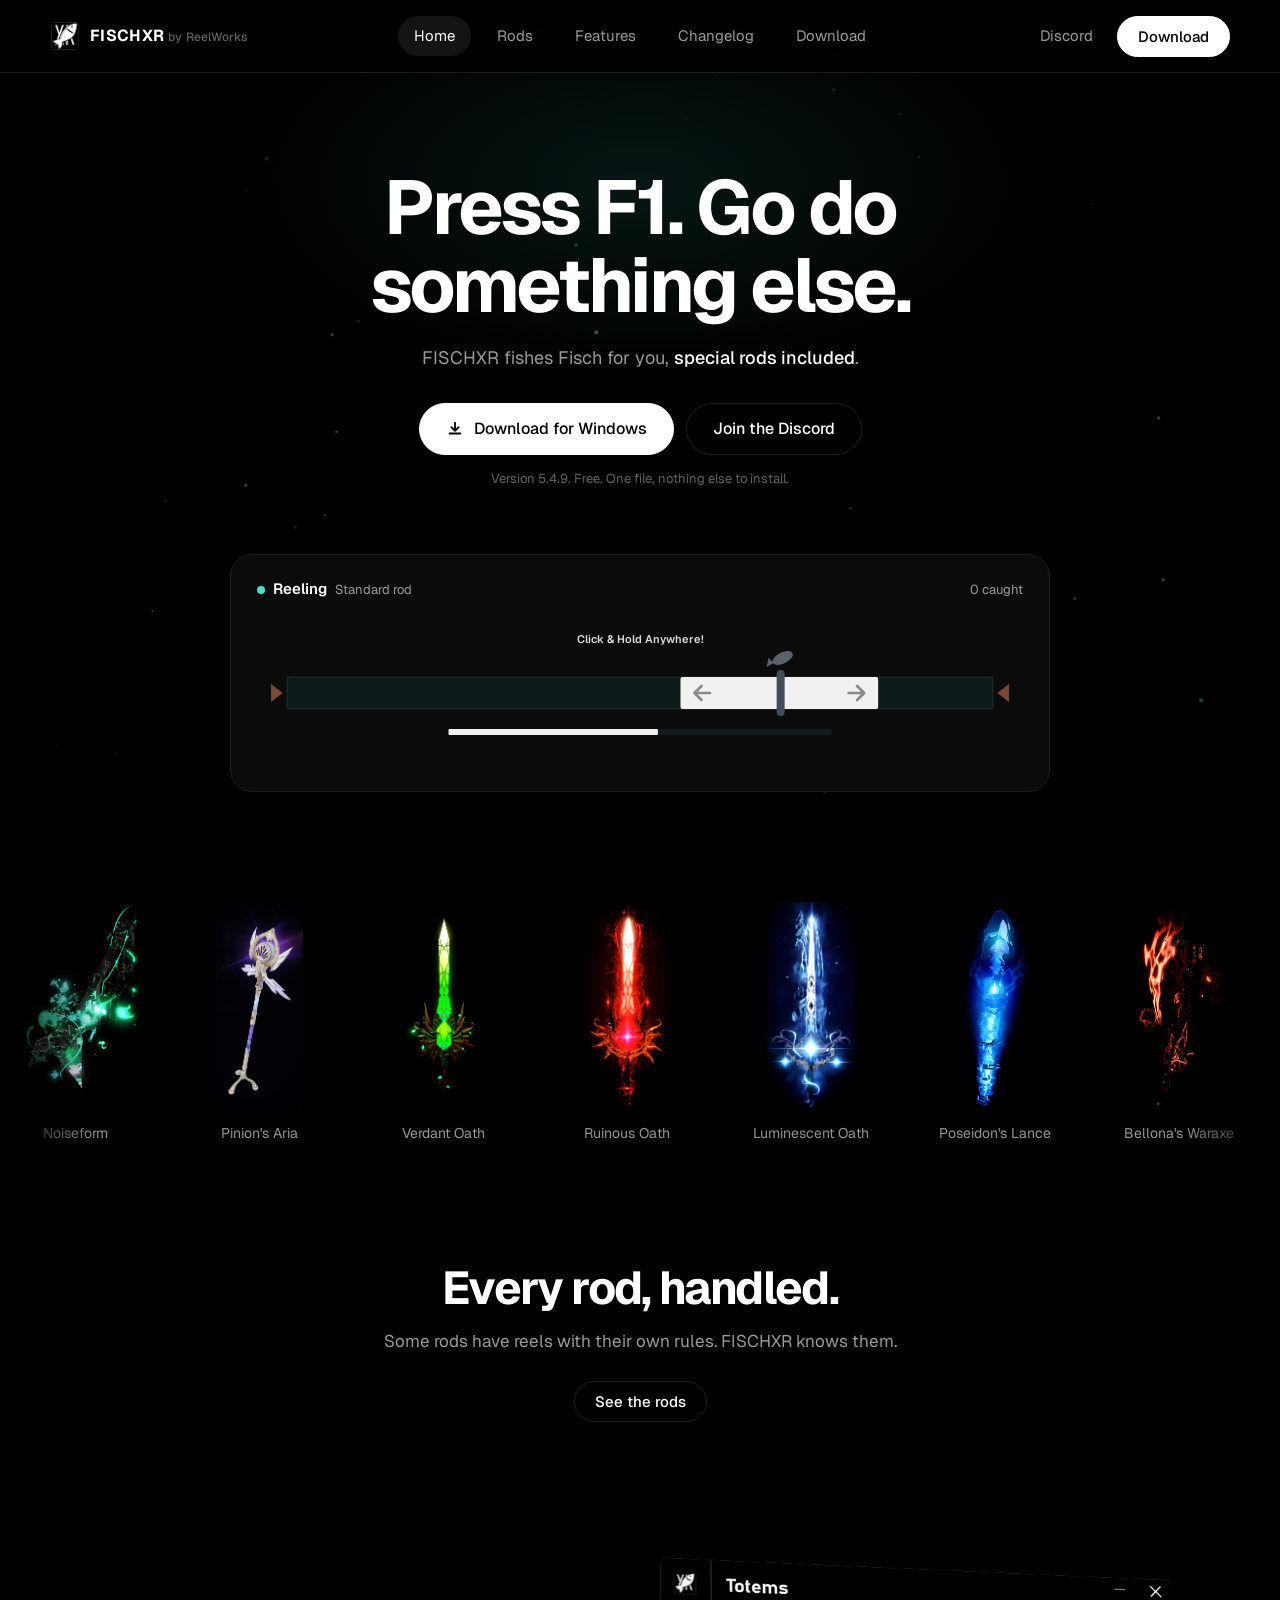
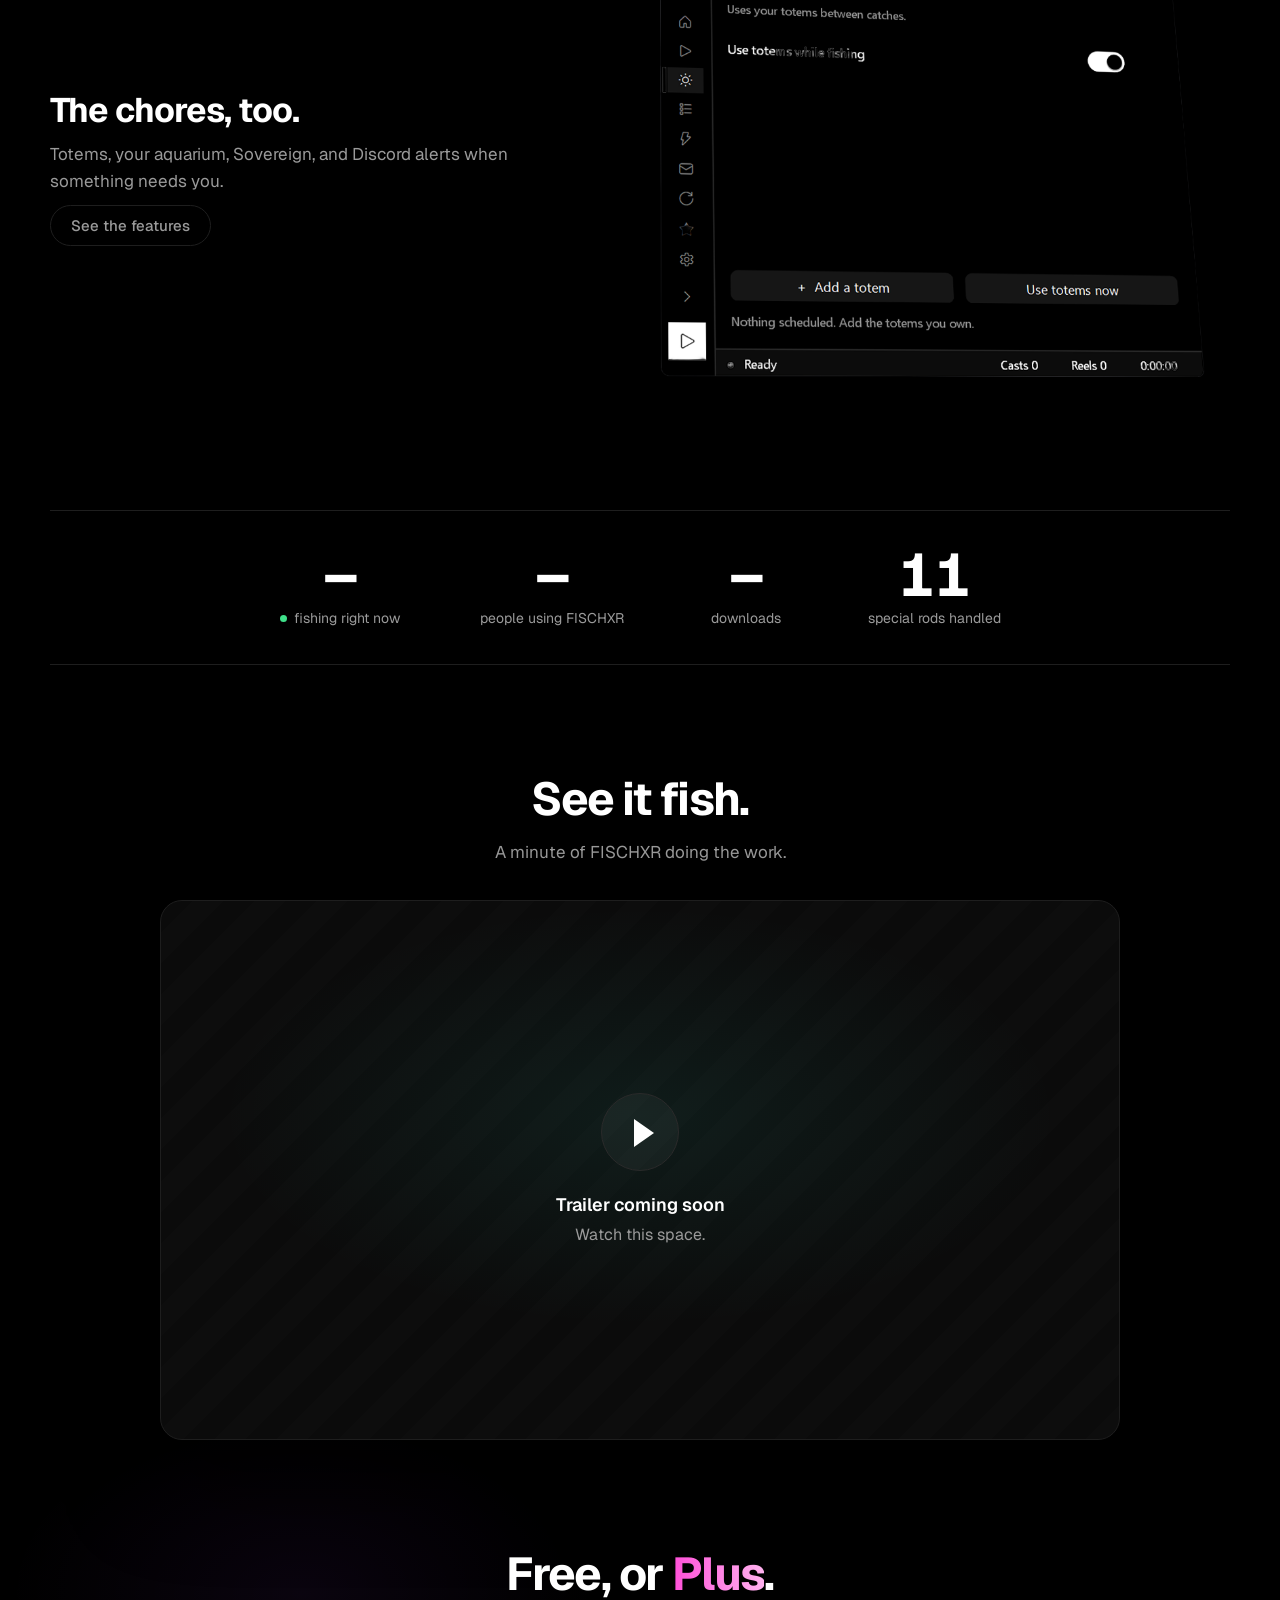
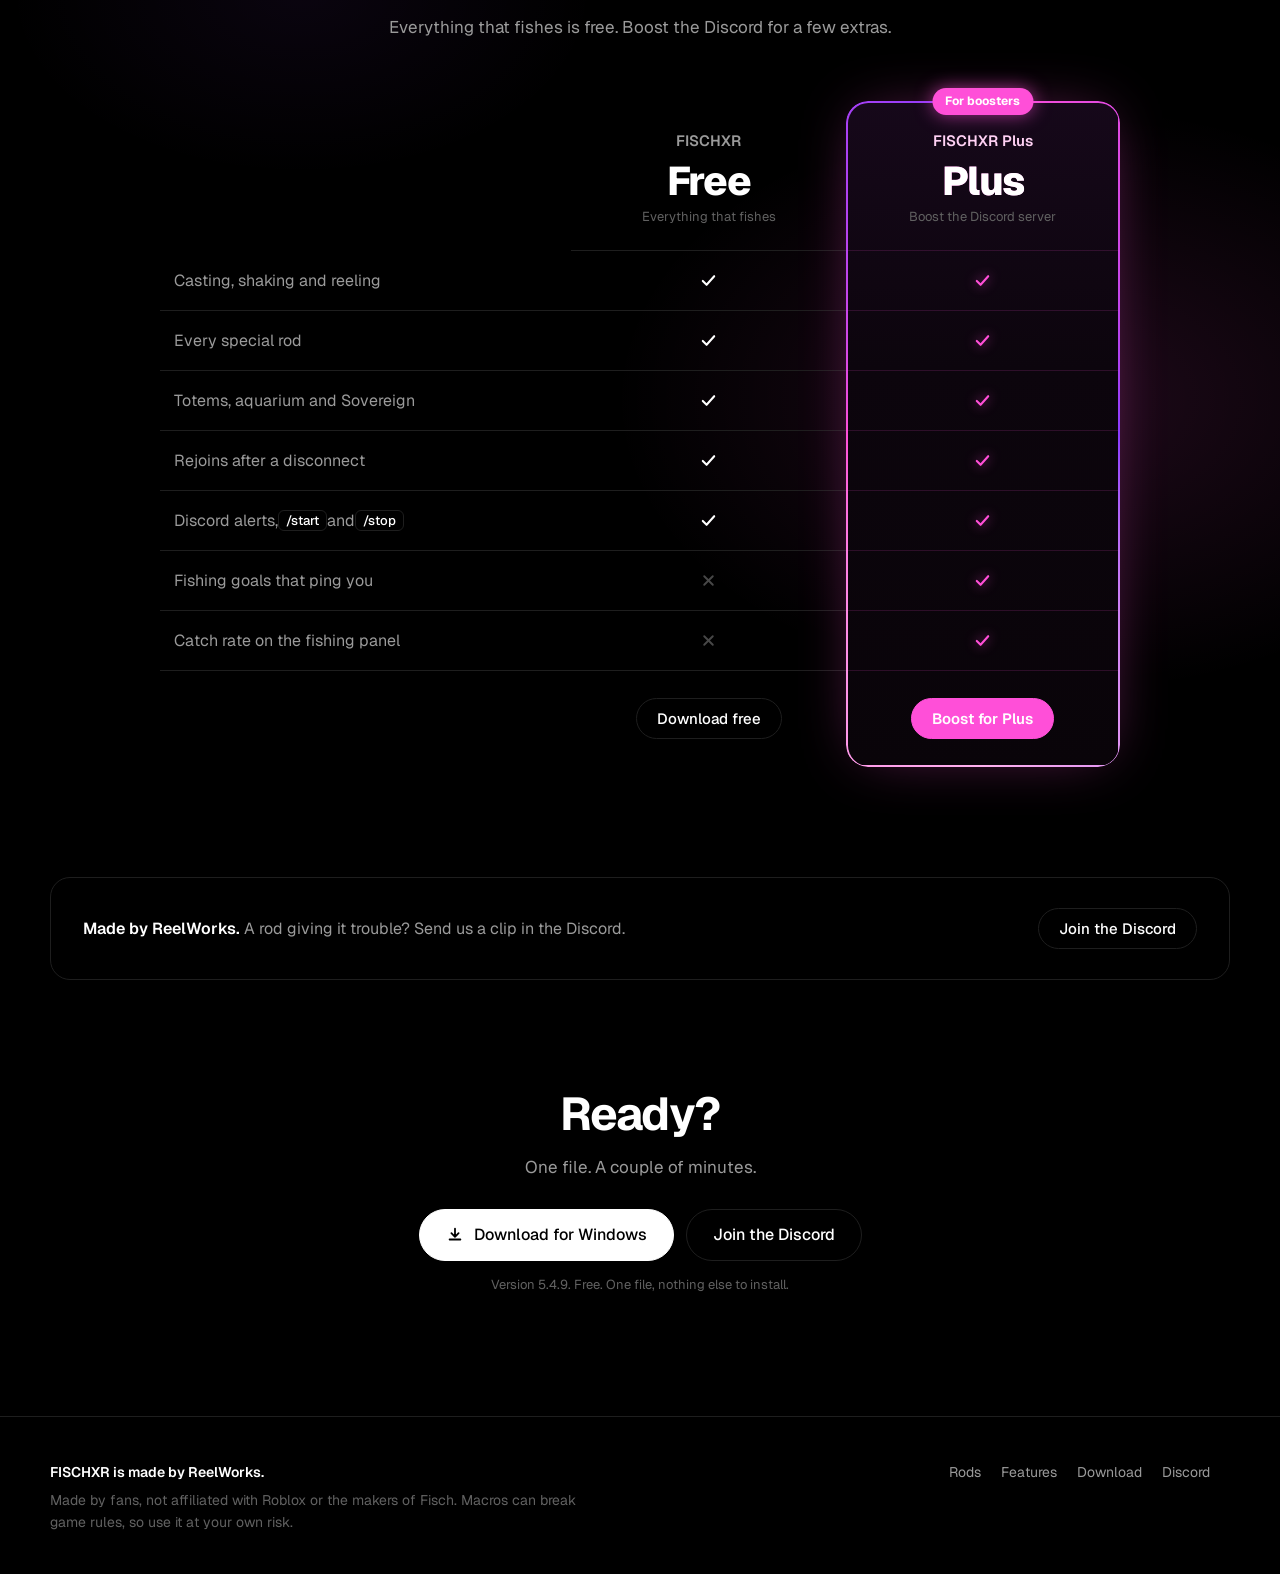
==== index.html @ c71cd37f "Add files via upload" ====
<!doctype html>
<html lang="en">
<head>
<meta charset="utf-8">
<meta name="viewport" content="width=device-width, initial-scale=1">
<meta name="theme-color" content="#000000">
<title>FISCHXR by ReelWorks, a fishing macro for Fisch</title>
<meta name="description" content="FISCHXR fishes Fisch for you, special rods included. Made by ReelWorks. Free.">
<meta property="og:site_name" content="FISCHXR by ReelWorks">
<meta property="og:title" content="FISCHXR by ReelWorks, a fishing macro for Fisch">
<meta property="og:description" content="FISCHXR fishes Fisch for you, special rods included. Made by ReelWorks. Free.">
<meta name="twitter:card" content="summary">
<link rel="icon" href="assets/logo.png">
<link rel="preconnect" href="https://fonts.googleapis.com">
<link rel="preconnect" href="https://fonts.gstatic.com" crossorigin>
<link href="https://fonts.googleapis.com/css2?family=Geist:wght@300;400;500;600;700;800&display=swap" rel="stylesheet">
<link rel="stylesheet" href="assets/site.css">
</head>
<body>
<div class="progress" aria-hidden="true"></div>
<div class="bar">
  <div class="wrap">
    <a class="brand" href="index.html"><img src="assets/logo.png" alt=""><span><b>FISCHXR</b> <small>by ReelWorks</small></span></a>
    <nav aria-label="Pages"><a href="index.html" aria-current="page">Home</a><a href="rods.html">Rods</a><a href="features.html">Features</a><a href="changelog.html">Changelog</a><a href="download.html">Download</a></nav>
    <div class="acts"><a class="quiet" href="https://discord.gg/ERkjTTYG4B">Discord</a><a class="btn white" href="download.html">Download</a></div>
  </div>
</div>
<main>

<div class="wrap">
  <div class="top">
    <canvas id="motes" aria-hidden="true"></canvas>
    <h1>Press F1. Go do something else.</h1>
    <p class="lede">FISCHXR fishes Fisch for you, <b>special rods included</b>.</p>
    <div class="get">
      <div class="row">
        <a class="btn white big" href="https://fischxr-api.exoartar.workers.dev/download" download><svg viewBox="0 0 20 20" aria-hidden="true"><path d="M10 3v9m0 0l-4-4m4 4l4-4M4 15h12" fill="none" stroke="currentColor" stroke-width="2" stroke-linecap="round" stroke-linejoin="round"/></svg>Download for Windows</a>
        <a class="btn ghost big" href="https://discord.gg/ERkjTTYG4B">Join the Discord</a>
      </div>
      <p class="fine">Version 5.4.9. Free. One file, nothing else to install.</p>
    </div>
    <div class="live" aria-label="A live example of the bar following the fish">
      <div class="head"><span><span class="dot"></span><b>Reeling</b><span class="rod-now" id="rodnow">Standard rod</span></span><span id="caught">0 caught</span></div>
      <canvas id="reel" role="img" aria-label="A reel: a white bar steers itself onto a fish as it moves along the track."></canvas>
    </div>
  </div>
</div>

<div class="shelf" aria-label="Rods FISCHXR handles">
  <div class="track">
    <a href="rods.html#noiseform" data-c="#3FE0A0"><img src="assets/renders/noiseform.png" alt="Noiseform" loading="lazy">Noiseform</a>
    <a href="rods.html#pinion" data-c="#A98BFF"><img src="assets/renders/pinion.png" alt="Pinion&#x27;s Aria" loading="lazy">Pinion&#x27;s Aria</a>
    <a href="rods.html#verdant" data-c="#6BE04A"><img src="assets/renders/verdant.png" alt="Verdant Oath" loading="lazy">Verdant Oath</a>
    <a href="rods.html#ruinous" data-c="#FF4040"><img src="assets/renders/ruinous.png" alt="Ruinous Oath" loading="lazy">Ruinous Oath</a>
    <a href="rods.html#luminescent" data-c="#4F8BFF"><img src="assets/renders/luminescent.png" alt="Luminescent Oath" loading="lazy">Luminescent Oath</a>
    <a href="rods.html#poseidon" data-c="#3FA8FF"><img src="assets/renders/poseidon.png" alt="Poseidon&#x27;s Lance" loading="lazy">Poseidon&#x27;s Lance</a>
    <a href="rods.html#bellona" data-c="#FF6A3A"><img src="assets/renders/bellona.png" alt="Bellona&#x27;s Waraxe" loading="lazy">Bellona&#x27;s Waraxe</a>
    <a href="rods.html#apollo" data-c="#FFA640"><img src="assets/renders/apollo.png" alt="Apollo&#x27;s Sunshot" loading="lazy">Apollo&#x27;s Sunshot</a>
    <a href="rods.html#cinder" data-c="#BDBDBD"><img src="assets/renders/cinder.png" alt="Cinder Block Rod" loading="lazy">Cinder Block Rod</a>
    <a href="rods.html#requiem" data-c="#35D07F"><img src="assets/renders/requiem.png" alt="Requiem" loading="lazy">Requiem</a>
    <a href="rods.html#splitbranch" data-c="#C79463"><img src="assets/renders/splitbranch.png" alt="Splitbranch Twig" loading="lazy">Splitbranch Twig</a>
    <a href="rods.html#noiseform" data-c="#3FE0A0" aria-hidden="true" tabindex="-1"><img src="assets/renders/noiseform.png" alt="" loading="lazy">Noiseform</a>
    <a href="rods.html#pinion" data-c="#A98BFF" aria-hidden="true" tabindex="-1"><img src="assets/renders/pinion.png" alt="" loading="lazy">Pinion&#x27;s Aria</a>
    <a href="rods.html#verdant" data-c="#6BE04A" aria-hidden="true" tabindex="-1"><img src="assets/renders/verdant.png" alt="" loading="lazy">Verdant Oath</a>
    <a href="rods.html#ruinous" data-c="#FF4040" aria-hidden="true" tabindex="-1"><img src="assets/renders/ruinous.png" alt="" loading="lazy">Ruinous Oath</a>
    <a href="rods.html#luminescent" data-c="#4F8BFF" aria-hidden="true" tabindex="-1"><img src="assets/renders/luminescent.png" alt="" loading="lazy">Luminescent Oath</a>
    <a href="rods.html#poseidon" data-c="#3FA8FF" aria-hidden="true" tabindex="-1"><img src="assets/renders/poseidon.png" alt="" loading="lazy">Poseidon&#x27;s Lance</a>
    <a href="rods.html#bellona" data-c="#FF6A3A" aria-hidden="true" tabindex="-1"><img src="assets/renders/bellona.png" alt="" loading="lazy">Bellona&#x27;s Waraxe</a>
    <a href="rods.html#apollo" data-c="#FFA640" aria-hidden="true" tabindex="-1"><img src="assets/renders/apollo.png" alt="" loading="lazy">Apollo&#x27;s Sunshot</a>
    <a href="rods.html#cinder" data-c="#BDBDBD" aria-hidden="true" tabindex="-1"><img src="assets/renders/cinder.png" alt="" loading="lazy">Cinder Block Rod</a>
    <a href="rods.html#requiem" data-c="#35D07F" aria-hidden="true" tabindex="-1"><img src="assets/renders/requiem.png" alt="" loading="lazy">Requiem</a>
    <a href="rods.html#splitbranch" data-c="#C79463" aria-hidden="true" tabindex="-1"><img src="assets/renders/splitbranch.png" alt="" loading="lazy">Splitbranch Twig</a>
  </div>
</div>

<div class="wrap">
  <section class="centered reveal">
    <h2>Every rod, handled.</h2>
    <p class="sub">Some rods have reels with their own rules. FISCHXR knows them.</p>
    <p style="margin-top:26px"><a class="btn ghost" href="rods.html">See the rods</a></p>
  </section>

  <section class="reveal">
    <div class="feat">
      <div class="words">
        <h3>The chores, too.</h3>
        <p>Totems, your aquarium, Sovereign, and Discord alerts when something needs you.</p>
        <p><a class="btn ghost" href="features.html">See the features</a></p>
      </div>
      <img src="assets/app/totems.png" alt="FISCHXR's Totems page" loading="lazy">
    </div>
  </section>

  <section class="reveal">
    <div class="count live-numbers" data-service= + SERVICE + >
      <div><b data-live="fishing">&ndash;</b><span><i class="livedot" aria-hidden="true"></i>fishing right now</span></div>
      <div><b data-live="users">&ndash;</b><span>people using FISCHXR</span></div>
      <div><b data-live="downloads">&ndash;</b><span>downloads</span></div>
      <div><b data-to="11">0</b><span>special rods handled</span></div>
    </div>
  </section>

  <section class="centered reveal">
    <h2>See it fish.</h2>
    <p class="sub" style="margin-bottom:34px">A minute of FISCHXR doing the work.</p>
    <div class="trailer soon" role="img" aria-label="Trailer coming soon"><div class="play" aria-hidden="true"></div><p><b>Trailer coming soon</b>Watch this space.</p></div>
  </section>

  <section id="plus" class="centered reveal plus-sec">
    <h2>Free, or <span class="pink">Plus</span>.</h2>
    <p class="sub">Everything that fishes is free. Boost the Discord for a few extras.</p>
    <div class="chart" role="group" aria-label="FISCHXR and FISCHXR Plus compared">
      <div class="col lbl"><div class="cell head"></div><div class="cell">Casting, shaking and reeling</div><div class="cell">Every special rod</div><div class="cell">Totems, aquarium and Sovereign</div><div class="cell">Rejoins after a disconnect</div><div class="cell">Discord alerts, <kbd>/start</kbd> and <kbd>/stop</kbd></div><div class="cell">Fishing goals that ping you</div><div class="cell">Catch rate on the fishing panel</div><div class="cell foot"></div></div>
      <div class="col"><div class="cell head"><span class="name">FISCHXR</span><span class="price">Free</span><span class="small">Everything that fishes</span></div><div class="cell"><svg viewBox="0 0 20 20" aria-label="Yes"><path d="M4 10.5l4 4 8-9" fill="none" stroke="currentColor" stroke-width="2.2" stroke-linecap="round" stroke-linejoin="round"/></svg><span class="sr">Included</span></div><div class="cell"><svg viewBox="0 0 20 20" aria-label="Yes"><path d="M4 10.5l4 4 8-9" fill="none" stroke="currentColor" stroke-width="2.2" stroke-linecap="round" stroke-linejoin="round"/></svg><span class="sr">Included</span></div><div class="cell"><svg viewBox="0 0 20 20" aria-label="Yes"><path d="M4 10.5l4 4 8-9" fill="none" stroke="currentColor" stroke-width="2.2" stroke-linecap="round" stroke-linejoin="round"/></svg><span class="sr">Included</span></div><div class="cell"><svg viewBox="0 0 20 20" aria-label="Yes"><path d="M4 10.5l4 4 8-9" fill="none" stroke="currentColor" stroke-width="2.2" stroke-linecap="round" stroke-linejoin="round"/></svg><span class="sr">Included</span></div><div class="cell"><svg viewBox="0 0 20 20" aria-label="Yes"><path d="M4 10.5l4 4 8-9" fill="none" stroke="currentColor" stroke-width="2.2" stroke-linecap="round" stroke-linejoin="round"/></svg><span class="sr">Included</span></div><div class="cell"><svg class="no" viewBox="0 0 20 20" aria-label="No"><path d="M5.5 5.5l9 9m0-9l-9 9" fill="none" stroke="currentColor" stroke-width="2" stroke-linecap="round"/></svg><span class="sr">Not included</span></div><div class="cell"><svg class="no" viewBox="0 0 20 20" aria-label="No"><path d="M5.5 5.5l9 9m0-9l-9 9" fill="none" stroke="currentColor" stroke-width="2" stroke-linecap="round"/></svg><span class="sr">Not included</span></div><div class="cell foot"><a class="btn ghost" href="https://fischxr-api.exoartar.workers.dev/download" download>Download free</a></div></div>
      <div class="col plus"><span class="badge">For boosters</span><i class="sp"></i><i class="sp"></i><i class="sp"></i><i class="sp"></i><i class="sp"></i>
        <div class="cell head"><span class="name">FISCHXR Plus</span><span class="price pink">Plus</span><span class="small">Boost the Discord server</span></div><div class="cell"><svg viewBox="0 0 20 20" aria-label="Yes"><path d="M4 10.5l4 4 8-9" fill="none" stroke="currentColor" stroke-width="2.2" stroke-linecap="round" stroke-linejoin="round"/></svg><span class="sr">Included</span></div><div class="cell"><svg viewBox="0 0 20 20" aria-label="Yes"><path d="M4 10.5l4 4 8-9" fill="none" stroke="currentColor" stroke-width="2.2" stroke-linecap="round" stroke-linejoin="round"/></svg><span class="sr">Included</span></div><div class="cell"><svg viewBox="0 0 20 20" aria-label="Yes"><path d="M4 10.5l4 4 8-9" fill="none" stroke="currentColor" stroke-width="2.2" stroke-linecap="round" stroke-linejoin="round"/></svg><span class="sr">Included</span></div><div class="cell"><svg viewBox="0 0 20 20" aria-label="Yes"><path d="M4 10.5l4 4 8-9" fill="none" stroke="currentColor" stroke-width="2.2" stroke-linecap="round" stroke-linejoin="round"/></svg><span class="sr">Included</span></div><div class="cell"><svg viewBox="0 0 20 20" aria-label="Yes"><path d="M4 10.5l4 4 8-9" fill="none" stroke="currentColor" stroke-width="2.2" stroke-linecap="round" stroke-linejoin="round"/></svg><span class="sr">Included</span></div><div class="cell"><svg viewBox="0 0 20 20" aria-label="Yes"><path d="M4 10.5l4 4 8-9" fill="none" stroke="currentColor" stroke-width="2.2" stroke-linecap="round" stroke-linejoin="round"/></svg><span class="sr">Included</span></div><div class="cell"><svg viewBox="0 0 20 20" aria-label="Yes"><path d="M4 10.5l4 4 8-9" fill="none" stroke="currentColor" stroke-width="2.2" stroke-linecap="round" stroke-linejoin="round"/></svg><span class="sr">Included</span></div><div class="cell foot"><a class="btn pinkb" href="https://discord.gg/ERkjTTYG4B">Boost for Plus</a></div></div>
    </div>
  </section>

  <section class="reveal">
    <div class="maker">
      <p><b>Made by ReelWorks.</b> A rod giving it trouble? Send us a clip in the Discord.</p>
      <a class="btn ghost" href="https://discord.gg/ERkjTTYG4B">Join the Discord</a>
    </div>
  </section>

  <section class="centered reveal">
    <h2>Ready?</h2>
    <p class="sub" style="margin-bottom:28px">One file. A couple of minutes.</p>
    <div class="get">
      <div class="row">
        <a class="btn white big" href="https://fischxr-api.exoartar.workers.dev/download" download><svg viewBox="0 0 20 20" aria-hidden="true"><path d="M10 3v9m0 0l-4-4m4 4l4-4M4 15h12" fill="none" stroke="currentColor" stroke-width="2" stroke-linecap="round" stroke-linejoin="round"/></svg>Download for Windows</a>
        <a class="btn ghost big" href="https://discord.gg/ERkjTTYG4B">Join the Discord</a>
      </div>
      <p class="fine">Version 5.4.9. Free. One file, nothing else to install.</p>
    </div>
  </section>
</div>
</main>
<footer>
  <div class="wrap">
    <div>
      <p class="by">FISCHXR is made by ReelWorks.</p>
      <p>Made by fans, not affiliated with Roblox or the makers of Fisch. Macros can break game rules, so use it at your own risk.</p>
    </div>
    <nav aria-label="Footer links"><a href="rods.html">Rods</a><a href="features.html">Features</a><a href="download.html">Download</a><a href="https://discord.gg/ERkjTTYG4B">Discord</a></nav>
  </div>
</footer>
<script src="assets/site.js"></script>
</body>
</html>
---- assets/site.css ----
/* FISCHXR by ReelWorks: the shared look for every page */
:root {
  --black: #000; --panel: #0B0B0B; --line: #1E1E1E; --white: #FFF; --dim: #9A9A9A; --faint: #616161;
  --sea: #3FE0C8;
  --font: "Geist", "Segoe UI", system-ui, sans-serif;
}
* { box-sizing: border-box; }
html { scroll-behavior: smooth; scroll-padding-top: 84px; }
body { margin: 0; background: var(--black); color: var(--white); font: 400 16px/1.6 var(--font); -webkit-font-smoothing: antialiased; overflow-x: hidden; }
a { color: inherit; text-decoration: none; }
img { max-width: 100%; display: block; }
:focus-visible { outline: 2px solid var(--white); outline-offset: 3px; border-radius: 8px; }
.wrap { width: min(1180px, 100% - 48px); margin-inline: auto; }
kbd { font: 500 13px var(--font); border: 1px solid var(--line); border-radius: 6px; padding: 1px 7px; color: var(--white); }

/* how far down the page you are */
.progress { position: fixed; top: 0; left: 0; height: 2px; width: 100%; transform-origin: 0 50%; transform: scaleX(0); background: var(--sea); z-index: 50; }

/* the header */
.bar { position: sticky; top: 0; z-index: 20; background: rgba(0,0,0,.72); backdrop-filter: blur(14px); -webkit-backdrop-filter: blur(14px); border-bottom: 1px solid var(--line); }
.bar .wrap { display: flex; align-items: center; height: 66px; gap: 26px; }
.brand { display: flex; align-items: center; gap: 10px; }
.brand img { width: 30px; height: 30px; border-radius: 7px; }
.brand b { font-weight: 700; letter-spacing: .02em; }
.brand small { color: var(--faint); font-size: 12px; font-weight: 500; letter-spacing: .01em; }
.bar nav { display: flex; gap: 4px; margin-right: auto; }
.bar nav a { color: var(--dim); font-size: 15px; padding: 7px 12px; border-radius: 999px; transition: color .15s, background-color .15s; }
.bar nav a:hover { color: var(--white); }
.bar nav a[aria-current="page"] { color: var(--white); background: #141414; }
.bar .quiet { color: var(--dim); font-size: 15px; transition: color .15s; }
.bar .quiet:hover { color: var(--white); }

.btn { display: inline-flex; align-items: center; justify-content: center; gap: 10px; font: 500 15px/1 var(--font); padding: 12px 20px; border-radius: 999px; border: 1px solid var(--line); transition: transform .15s, background-color .15s, border-color .15s; white-space: nowrap; }
.btn:hover { transform: translateY(-1px); }
.btn.white { background: var(--white); color: var(--black); border-color: var(--white); }
.btn.ghost:hover { border-color: var(--faint); }
.btn.big { font-size: 16px; padding: 16px 26px; }
.btn svg { width: 18px; height: 18px; }

/* page tops */
.top { text-align: center; padding: 96px 0 10px; position: relative; }
.top::before { content: ""; position: absolute; inset: -60px -30vw auto; height: 560px; z-index: -1; pointer-events: none;
  background: radial-gradient(560px 280px at 50% 30%, rgba(63,224,200,.10), transparent 70%);
  animation: drift 16s ease-in-out infinite alternate; }
@keyframes drift { to { transform: translate3d(-3%, 3%, 0); } }
h1 { font-weight: 700; font-size: clamp(40px, 6vw, 76px); line-height: 1.02; letter-spacing: -.04em; margin: 0 auto 20px; max-width: 16ch; }
.lede { color: var(--dim); font-size: 18px; max-width: 50ch; margin: 0 auto 30px; }
.lede b { color: var(--white); font-weight: 500; }

/* downloads always sit in the middle */
.get { display: flex; flex-direction: column; align-items: center; text-align: center; gap: 14px; }
.get .row { display: flex; flex-wrap: wrap; justify-content: center; gap: 12px; }
.get .fine { color: var(--faint); font-size: 13px; margin: 0; }

section { padding: 110px 0 0; }
h2 { font-weight: 700; font-size: clamp(30px, 4vw, 46px); letter-spacing: -.035em; line-height: 1.08; margin: 0 0 14px; }
.sub { color: var(--dim); font-size: 17px; max-width: 58ch; margin: 0; }
.centered { text-align: center; }
.centered .sub { margin-inline: auto; }

/* the live reel (home) */
.live { background: var(--panel); border: 1px solid var(--line); border-radius: 22px; padding: 22px 26px 18px; max-width: 820px; margin: 64px auto 0; box-shadow: 0 40px 90px rgba(0,0,0,.7); }
.live .head { display: flex; justify-content: space-between; align-items: baseline; color: var(--dim); font-size: 13px; margin-bottom: 12px; }
.live .head b { color: var(--white); font-weight: 600; font-size: 15px; }
.dot { display: inline-block; width: 8px; height: 8px; border-radius: 50%; background: var(--sea); margin-right: 8px; animation: ping 2s infinite; }
@keyframes ping { 0% { box-shadow: 0 0 0 0 rgba(63,224,200,.6); } 70%, 100% { box-shadow: 0 0 0 9px rgba(63,224,200,0); } }
canvas#reel { width: 100%; height: 160px; display: block; }

/* the rod shelf: renders drifting past */
.shelf { margin-top: 90px; overflow: hidden; -webkit-mask-image: linear-gradient(90deg, transparent, #000 8%, #000 92%, transparent); mask-image: linear-gradient(90deg, transparent, #000 8%, #000 92%, transparent); }
.shelf .track { display: flex; gap: 34px; width: max-content; animation: slide 70s linear infinite; padding: 10px 0; }
.shelf:hover .track { animation-play-state: paused; }
@keyframes slide { to { transform: translateX(-50%); } }
.shelf a { flex: none; width: 150px; text-align: center; color: var(--dim); font-size: 14px; transition: color .15s; }
.shelf a:hover { color: var(--white); }
.shelf a img { height: 210px; width: auto; margin: 0 auto 10px; object-fit: contain; filter: drop-shadow(0 12px 24px rgba(0,0,0,.6)); transition: transform .3s; }
.shelf a:hover img { transform: translateY(-6px) rotate(-3deg); }

/* numbers */
.count { display: flex; flex-wrap: wrap; justify-content: center; gap: 20px 80px; padding: 34px 0; border-top: 1px solid var(--line); border-bottom: 1px solid var(--line); }
.count div { text-align: center; }
.count b { display: block; font-weight: 700; font-size: clamp(40px, 5vw, 60px); letter-spacing: -.04em; line-height: 1; font-variant-numeric: tabular-nums; }
.count span { color: var(--dim); font-size: 14px; }

/* a feature row: words one side, the app the other */
.feat { display: grid; grid-template-columns: 1fr 1.1fr; gap: 56px; align-items: center; }
.feat.flip .words { order: 2; }
.feat h3 { font-weight: 700; font-size: clamp(24px, 2.8vw, 34px); letter-spacing: -.03em; line-height: 1.12; margin: 0 0 12px; }
.feat p { color: var(--dim); font-size: 17px; margin: 0 0 10px; }
.feat img { filter: drop-shadow(0 30px 60px rgba(0,0,0,.8)); }

/* the rods page */
.rodgrid { display: grid; grid-template-columns: repeat(5, 1fr); gap: 12px; margin-top: 44px; }
.rodgrid a { border: 1px solid var(--line); border-radius: 16px; padding: 16px 10px 12px; text-align: center; color: var(--dim); font-size: 14px; background: var(--panel); transition: border-color .15s, color .15s, transform .2s; }
.rodgrid a:hover { border-color: var(--faint); color: var(--white); transform: translateY(-3px); }
.rodgrid img { height: 120px; width: auto; margin: 0 auto 10px; object-fit: contain; }
.rod { display: grid; grid-template-columns: 260px 1fr; gap: 48px; align-items: center; padding: 70px 0; border-top: 1px solid var(--line); }
.rod:nth-of-type(even) { grid-template-columns: 1fr 260px; }
.rod:nth-of-type(even) .art { order: 2; }
.rod .art img { max-height: 380px; width: auto; margin: 0 auto; object-fit: contain; filter: drop-shadow(0 20px 40px rgba(0,0,0,.7)); }
.rod h2 { font-size: clamp(28px, 3.4vw, 40px); margin-bottom: 12px; }
.rod p { color: var(--dim); font-size: 17px; margin: 0 0 12px; max-width: 62ch; }
.rod p b { color: var(--white); font-weight: 500; }
.rod .shot { margin-top: 18px; border-radius: 14px; overflow: hidden; border: 1px solid var(--line); }
.rod .shot img { width: 100%; aspect-ratio: 1392 / 300; object-fit: cover; }
.tag { display: inline-block; font-size: 12px; font-weight: 600; color: var(--black); background: var(--dim); border-radius: 999px; padding: 2px 9px; margin-left: 10px; vertical-align: 6px; letter-spacing: 0; }

/* download page steps */
.steps { list-style: none; counter-reset: s; padding: 0; margin: 60px auto 0; display: grid; grid-template-columns: repeat(3, 1fr); gap: 30px; max-width: 980px; text-align: left; }
.steps li { counter-increment: s; border-top: 1px solid var(--line); padding-top: 18px; color: var(--dim); }
.steps li::before { content: counter(s); display: block; color: var(--white); font-weight: 700; font-size: 30px; margin-bottom: 6px; }
.steps li b { color: var(--white); font-weight: 500; }
.note { max-width: 640px; margin: 60px auto 0; border: 1px solid var(--line); border-radius: 18px; padding: 22px 26px; color: var(--dim); text-align: left; }
.note b { color: var(--white); font-weight: 600; }

.maker { display: flex; flex-wrap: wrap; align-items: center; justify-content: space-between; gap: 22px; border: 1px solid var(--line); border-radius: 20px; padding: 30px 32px; }
.maker p { margin: 0; color: var(--dim); max-width: 66ch; }
.maker p b { color: var(--white); font-weight: 600; }

footer { margin-top: 120px; border-top: 1px solid var(--line); padding: 44px 0 40px; color: var(--dim); font-size: 14px; }
footer .wrap { display: flex; flex-wrap: wrap; justify-content: space-between; gap: 20px 40px; }
footer nav a { margin-right: 20px; }
footer nav a:hover { color: var(--white); }
footer p { margin: 6px 0 0; color: var(--faint); max-width: 62ch; }
footer .by { color: var(--white); font-weight: 600; margin: 0; }

/* things ease in as you reach them */
.reveal { opacity: 0; transform: translateY(18px); transition: opacity .7s ease, transform .7s ease; }
.reveal.in { opacity: 1; transform: none; }

@media (max-width: 900px) {
  .bar nav, .bar .quiet { display: none; }
  .bar .wrap { justify-content: space-between; }
  .feat, .feat.flip { grid-template-columns: 1fr; gap: 28px; }
  .feat.flip .words { order: 0; }
  .rodgrid { grid-template-columns: repeat(3, 1fr); }
  .rod, .rod:nth-of-type(even) { grid-template-columns: 1fr; gap: 24px; padding: 50px 0; }
  .rod:nth-of-type(even) .art { order: 0; }
  .rod .art img { max-height: 260px; }
  .steps { grid-template-columns: 1fr; }
}
@media (max-width: 520px) { .rodgrid { grid-template-columns: repeat(2, 1fr); } }
@media (prefers-reduced-motion: reduce) {
  html { scroll-behavior: auto; }
  .top::before, .shelf .track, .dot { animation: none; }
  .shelf { overflow-x: auto; }
  .reveal { opacity: 1; transform: none; transition: none; }
  .btn, .shelf a img, .rodgrid a { transition: none; }
}

/* ---------- round two: a wider header, colour from the rods, more life ---------- */
.bar .wrap { display: grid; grid-template-columns: 1fr auto 1fr; height: 72px; gap: 20px; }
.bar nav { margin: 0; gap: 10px; justify-self: center; }
.bar nav a { padding: 8px 16px; }
.bar .acts { justify-self: end; display: flex; align-items: center; gap: 24px; }

/* the page takes on the colour of whatever rod you point at */
.ambient { position: fixed; inset: 0; pointer-events: none; z-index: -2; opacity: 0; transition: opacity .7s ease;
  background: radial-gradient(1000px 680px at var(--gx, 50%) var(--gy, 45%), var(--glowa, rgba(63,224,200,.16)), transparent 70%); }
body.lit .ambient { opacity: 1; }
/* a soft light that follows the mouse */
.spot { position: fixed; left: 0; top: 0; width: 420px; height: 420px; margin: -210px 0 0 -210px; border-radius: 50%; pointer-events: none; z-index: -1;
  background: radial-gradient(closest-side, rgba(255,255,255,.028), transparent); transform: translate3d(-999px, -999px, 0); }
#motes { position: absolute; inset: 0; width: 100%; height: 100%; z-index: -1; pointer-events: none; }

/* things with a colour glow in it when you point at them */
.shelf a:hover img { filter: drop-shadow(0 0 12px var(--c, #3FE0C8)); }
.rodgrid a:hover { border-color: var(--c, var(--faint)); box-shadow: 0 0 26px -14px var(--c, transparent); }
.tilt { transition: transform .25s ease, filter .35s ease; will-change: transform; }
.rod:hover .art img { filter: drop-shadow(0 0 20px var(--c, #3FE0C8)); }

/* a shine across the main button */
.btn.white { position: relative; overflow: hidden; }
.btn.white::after { content: ""; position: absolute; inset: 0; background: linear-gradient(110deg, transparent 35%, rgba(63,224,200,.45) 50%, transparent 65%); transform: translateX(-130%); }
.btn.white:hover::after { transform: translateX(130%); transition: transform .75s ease; }

/* the opening rises in */
.top h1, .top .lede, .top .get { animation: rise .8s cubic-bezier(.2,.7,.2,1) both; }
.top .lede { animation-delay: .08s; } .top .get { animation-delay: .16s; }
@keyframes rise { from { opacity: 0; transform: translateY(18px); } }

/* grids fill in one after another */
.stagger > * { opacity: 0; transform: translateY(14px); transition: opacity .6s ease, transform .6s ease; }
.stagger.in > * { opacity: 1; transform: none; }

/* Free vs Plus */
.cmp { width: 100%; max-width: 960px; margin: 56px auto 0; border-collapse: separate; border-spacing: 0; font-size: 16px; }
.cmp th, .cmp td { padding: 19px 18px; text-align: center; border-bottom: 1px solid var(--line); font-weight: 400; }
.cmp th[scope="row"] { text-align: left; color: var(--dim); }
.cmp thead th { padding-top: 34px; padding-bottom: 26px; vertical-align: bottom; }
.cmp thead th:first-child { border-bottom-color: transparent; }
.cmp .name { display: block; color: var(--dim); font-weight: 600; font-size: 15px; }
.cmp .price { display: block; font-weight: 800; font-size: 38px; letter-spacing: -.035em; color: var(--white); line-height: 1.1; margin: 6px 0 4px; }
.cmp .small { display: block; color: var(--faint); font-size: 13px; }
.cmp .pl { background: #0C0C0C; border-left: 1px solid #2C2C2C; border-right: 1px solid #2C2C2C; }
.cmp thead .pl { border-top: 1px solid #2C2C2C; border-radius: 22px 22px 0 0; position: relative; }
.cmp thead .pl .name { color: var(--white); }
.cmp tfoot td { border-bottom: 0; padding-top: 28px; padding-bottom: 30px; }
.cmp tfoot .pl { border-bottom: 1px solid #2C2C2C; border-radius: 0 0 22px 22px; }
.cmp .badge { position: absolute; top: -13px; left: 50%; transform: translateX(-50%); background: var(--white); color: var(--black); font-size: 12px; font-weight: 700; padding: 4px 12px; border-radius: 999px; white-space: nowrap; }
.cmp svg { width: 19px; height: 19px; vertical-align: middle; }
.cmp .no { color: #474747; }
.cmp tbody tr { transition: background-color .2s; }
.cmp tbody tr:hover { background: #070707; }

@media (max-width: 900px) {
  .bar .wrap { grid-template-columns: 1fr auto; }
  .bar .acts .quiet { display: none; }
  .cmp { font-size: 14px; }
  .cmp th, .cmp td { padding: 14px 8px; }
  .cmp .price { font-size: 26px; }
}
@media (prefers-reduced-motion: reduce) {
  .top h1, .top .lede, .top .get { animation: none; }
  .stagger > * { opacity: 1; transform: none; transition: none; }
  .btn.white::after, .spot, #motes { display: none; }
  .ambient, .tilt { transition: none; }
}

/* ---------- round three: Plus in pink, and a few more touches ---------- */
.sr { position: absolute; width: 1px; height: 1px; overflow: hidden; clip: rect(0 0 0 0); white-space: nowrap; }
.live .head .rod-now { color: var(--dim); margin-left: 8px; font-weight: 400; }

/* the menu: a line slides in under the link you point at */
.bar nav a { position: relative; }
.bar nav a::after { content: ""; position: absolute; left: 16px; right: 16px; bottom: 3px; height: 1px; background: var(--sea); transform: scaleX(0); transition: transform .25s ease; }
.bar nav a:hover::after { transform: scaleX(1); }

/* rods float a little on the Rods page */
.rod .art img { animation: bob 5.5s ease-in-out infinite; }
.rod:nth-of-type(even) .art img { animation-delay: -2.7s; }
@keyframes bob { 50% { translate: 0 -8px; } }

/* a light passes over the numbers now and then */
.count { position: relative; overflow: hidden; }
.count::after { content: ""; position: absolute; top: 0; bottom: 0; left: -30%; width: 30%; pointer-events: none;
  background: linear-gradient(90deg, transparent, rgba(255,255,255,.05), transparent); animation: sweep 7s ease-in-out infinite; }
@keyframes sweep { 60%, 100% { left: 130%; } }

/* Plus: pink */
.plus-sec { position: relative; }
.plus-sec::before { content: ""; position: absolute; inset: -40px -20vw 0; z-index: -1; pointer-events: none;
  background: radial-gradient(640px 420px at 75% 62%, rgba(255,79,216,.12), transparent 70%), radial-gradient(420px 260px at 30% 20%, rgba(170,70,255,.06), transparent 70%); }
.pink { background: linear-gradient(90deg, #FF4FD8, #FFB2EF, #B56BFF, #FF4FD8); background-size: 300% 100%;
  -webkit-background-clip: text; background-clip: text; color: transparent; animation: pinkflow 6s linear infinite; }
@keyframes pinkflow { to { background-position: 300% 0; } }

.chart { display: grid; grid-template-columns: 1.5fr 1fr 1fr; max-width: 960px; margin: 60px auto 0; text-align: center; }
.chart .col { display: grid; grid-template-rows: 150px repeat(7, 60px) 96px; }
.chart .cell { display: flex; align-items: center; justify-content: center; border-bottom: 1px solid var(--line); padding: 0 14px; }
.chart .lbl .cell { justify-content: flex-start; color: var(--dim); text-align: left; }
.chart .head { flex-direction: column; justify-content: flex-end; padding-bottom: 22px; }
.chart .lbl .head { border-bottom-color: transparent; }
.chart .foot { border-bottom: 0; }
.chart .name { display: block; color: var(--dim); font-weight: 600; font-size: 15px; }
.chart .price { display: block; font-weight: 800; font-size: 40px; letter-spacing: -.035em; line-height: 1.1; margin: 6px 0 4px; color: var(--white); }
.chart .small { display: block; color: var(--faint); font-size: 13px; }
.chart svg { width: 19px; height: 19px; }
.chart .no { color: #474747; }

@property --ang { syntax: "<angle>"; inherits: false; initial-value: 0deg; }
.chart .plus { position: relative; border-radius: 22px; background: linear-gradient(180deg, #16081A, #0C050D 40%, #090409); isolation: isolate;
  box-shadow: 0 0 60px -18px rgba(255,79,216,.45); animation: pinkglow 3.2s ease-in-out infinite; }
@keyframes pinkglow { 50% { box-shadow: 0 0 80px -12px rgba(255,79,216,.6); } }
.chart .plus::before { content: ""; position: absolute; inset: 0; border-radius: 22px; padding: 1.5px; pointer-events: none;
  background: conic-gradient(from var(--ang), #FF4FD8, #8A3BFF 25%, #FFB2EF 50%, #FF4FD8 75%, #8A3BFF);
  -webkit-mask: linear-gradient(#000 0 0) content-box, linear-gradient(#000 0 0); -webkit-mask-composite: xor; mask-composite: exclude;
  animation: spin 5s linear infinite; }
@keyframes spin { to { --ang: 360deg; } }
.chart .plus .cell { border-bottom-color: rgba(255,79,216,.14); }
.chart .plus .foot { border-bottom: 0; }
.chart .plus .name { color: #FFD1F4; }
.chart .plus svg { color: #FF4FD8; filter: drop-shadow(0 0 6px rgba(255,79,216,.7)); }
.chart .plus .badge { position: absolute; top: -13px; left: 50%; transform: translateX(-50%); z-index: 2; background: #FF4FD8; color: #fff; font-size: 12px; font-weight: 700;
  padding: 4px 13px; border-radius: 999px; white-space: nowrap; box-shadow: 0 0 18px rgba(255,79,216,.6); }
.chart .plus .sp { position: absolute; width: 4px; height: 4px; border-radius: 50%; background: #FFB2EF; box-shadow: 0 0 8px #FF4FD8; opacity: 0; animation: twinkle 3.6s ease-in-out infinite; pointer-events: none; }
.chart .plus .sp:nth-of-type(1) { left: 12%; top: 18%; } .chart .plus .sp:nth-of-type(2) { left: 84%; top: 30%; animation-delay: -1.1s; }
.chart .plus .sp:nth-of-type(3) { left: 20%; top: 62%; animation-delay: -2.2s; } .chart .plus .sp:nth-of-type(4) { left: 78%; top: 76%; animation-delay: -.6s; }
.chart .plus .sp:nth-of-type(5) { left: 50%; top: 8%; animation-delay: -2.8s; }
@keyframes twinkle { 50% { opacity: 1; transform: translateY(-8px) scale(1.4); } }
.btn.pinkb { background: #FF4FD8; color: #fff; border-color: #FF4FD8; font-weight: 600; animation: pinkpulse 2.4s infinite; }
.btn.pinkb:hover { background: #FF6BE0; }
@keyframes pinkpulse { 0% { box-shadow: 0 0 0 0 rgba(255,79,216,.55); } 70%, 100% { box-shadow: 0 0 0 14px rgba(255,79,216,0); } }

@media (max-width: 900px) {
  .chart { font-size: 14px; }
  .chart .col { grid-template-rows: 130px repeat(7, 58px) 90px; }
  .chart .cell { padding: 0 6px; }
  .chart .price { font-size: 26px; }
  .chart .btn { padding: 11px 14px; font-size: 14px; }
}
@media (prefers-reduced-motion: reduce) {
  .rod .art img, .count::after, .pink, .chart .plus, .chart .plus::before, .chart .plus .sp, .btn.pinkb { animation: none; }
  .bar nav a::after { transition: none; }
}

/* ---------- round four: live numbers, the trailer, the changelog ---------- */
.livedot { display: inline-block; width: 7px; height: 7px; border-radius: 50%; background: #3FE08A; margin-right: 7px; vertical-align: 1px; animation: ping 2s infinite; }
.live-numbers b { min-width: 2ch; }

.trailer { position: relative; max-width: 960px; margin: 0 auto; aspect-ratio: 16 / 9; border-radius: 22px; overflow: hidden; border: 1px solid var(--line); background: var(--panel); box-shadow: 0 40px 90px rgba(0,0,0,.6); }
.trailer iframe { position: absolute; inset: 0; width: 100%; height: 100%; border: 0; }
.trailer.soon { display: flex; flex-direction: column; align-items: center; justify-content: center; gap: 20px;
  background: radial-gradient(600px 300px at 50% 40%, rgba(63,224,200,.08), transparent 70%), repeating-linear-gradient(135deg, #0B0B0B 0 22px, #0D0D0D 22px 44px); }
.trailer.soon .play { width: 78px; height: 78px; border-radius: 50%; border: 1px solid #2A2A2A; background: rgba(255,255,255,.04); position: relative; animation: breathe 3s ease-in-out infinite; }
.trailer.soon .play::after { content: ""; position: absolute; left: 32px; top: 25px; border-left: 20px solid var(--white); border-top: 14px solid transparent; border-bottom: 14px solid transparent; }
.trailer.soon p { margin: 0; color: var(--dim); text-align: center; }
.trailer.soon p b { display: block; color: var(--white); font-weight: 600; font-size: 18px; margin-bottom: 2px; }
@keyframes breathe { 50% { transform: scale(1.06); box-shadow: 0 0 40px rgba(63,224,200,.15); } }

.releases { max-width: 760px; margin: 50px auto 0; }
.release { border-top: 1px solid var(--line); padding: 30px 0 14px; display: grid; grid-template-columns: 130px 1fr; gap: 24px; }
.release h2 { font-size: 22px; margin: 2px 0 0; letter-spacing: -.02em; font-variant-numeric: tabular-nums; }
.release .latest { display: block; width: max-content; margin-top: 8px; font-size: 12px; font-weight: 600; color: var(--black); background: var(--sea); padding: 2px 9px; border-radius: 999px; letter-spacing: 0; }
.release ul { margin: 0; padding-left: 1.1em; color: var(--dim); }
.release li { margin: 0 0 10px; }
.release li::marker { color: var(--faint); }
details.older { border-top: 1px solid var(--line); margin-top: 10px; }
details.older summary { cursor: pointer; list-style: none; padding: 26px 0; color: var(--dim); font-weight: 500; text-align: center; transition: color .15s; }
details.older summary:hover { color: var(--white); }
details.older summary::-webkit-details-marker { display: none; }
details.older summary::after { content: " +"; }
details.older[open] summary::after { content: " \2212"; }
details.older .release { opacity: 1; transform: none; }

@media (max-width: 700px) { .release { grid-template-columns: 1fr; gap: 8px; } }
@media (prefers-reduced-motion: reduce) { .livedot, .trailer.soon .play { animation: none; } }
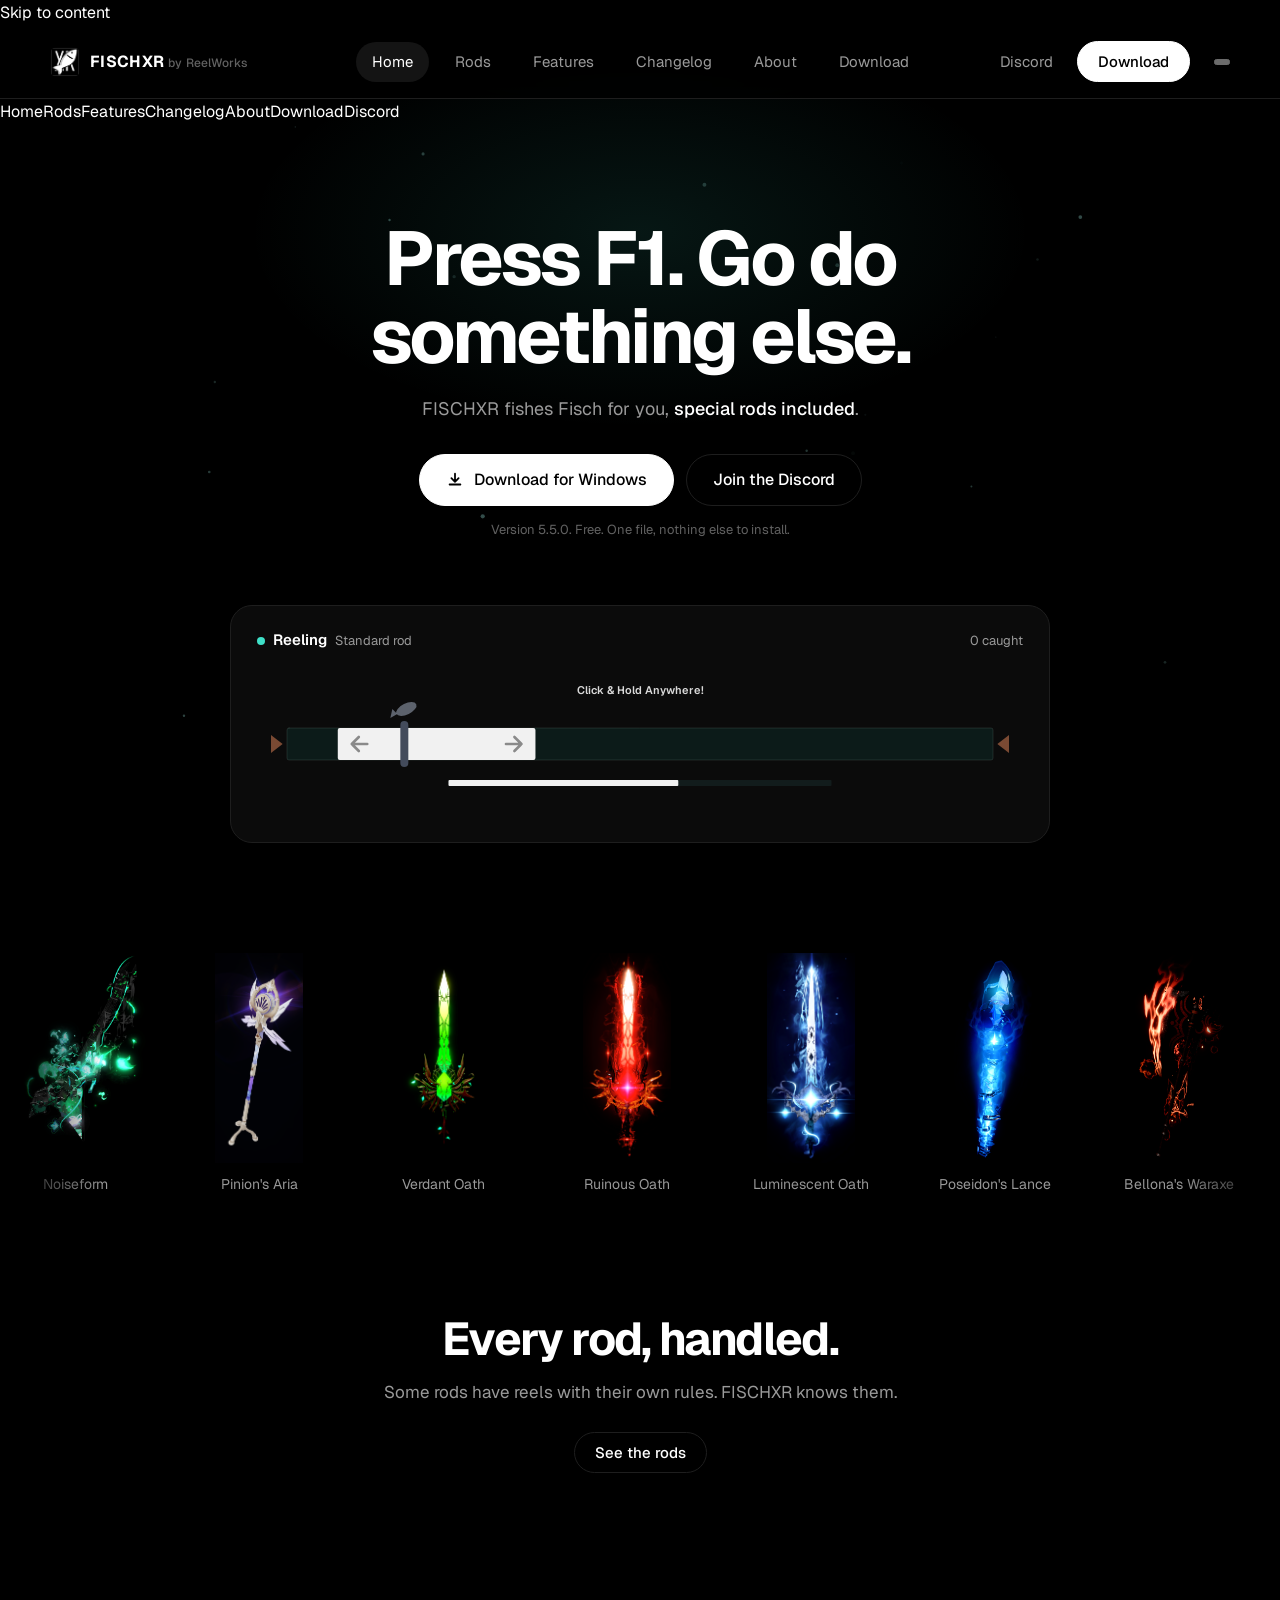
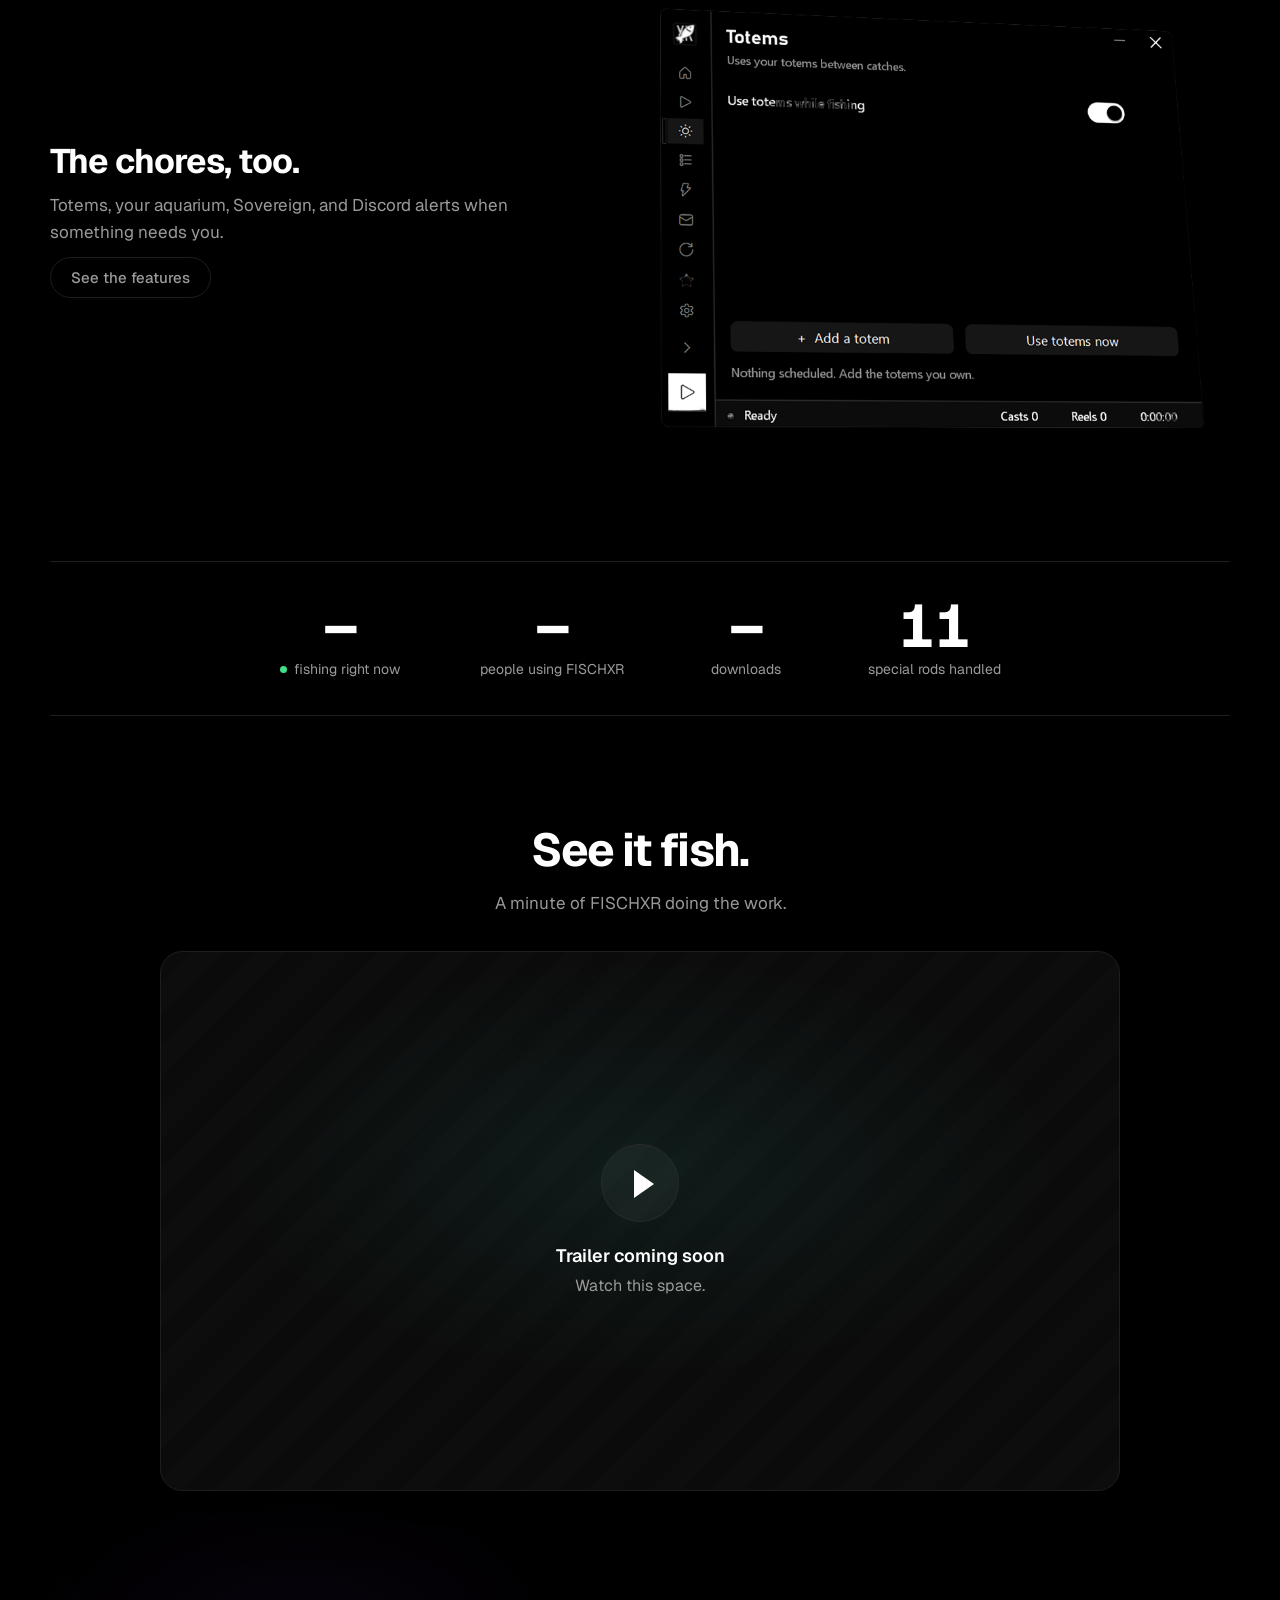
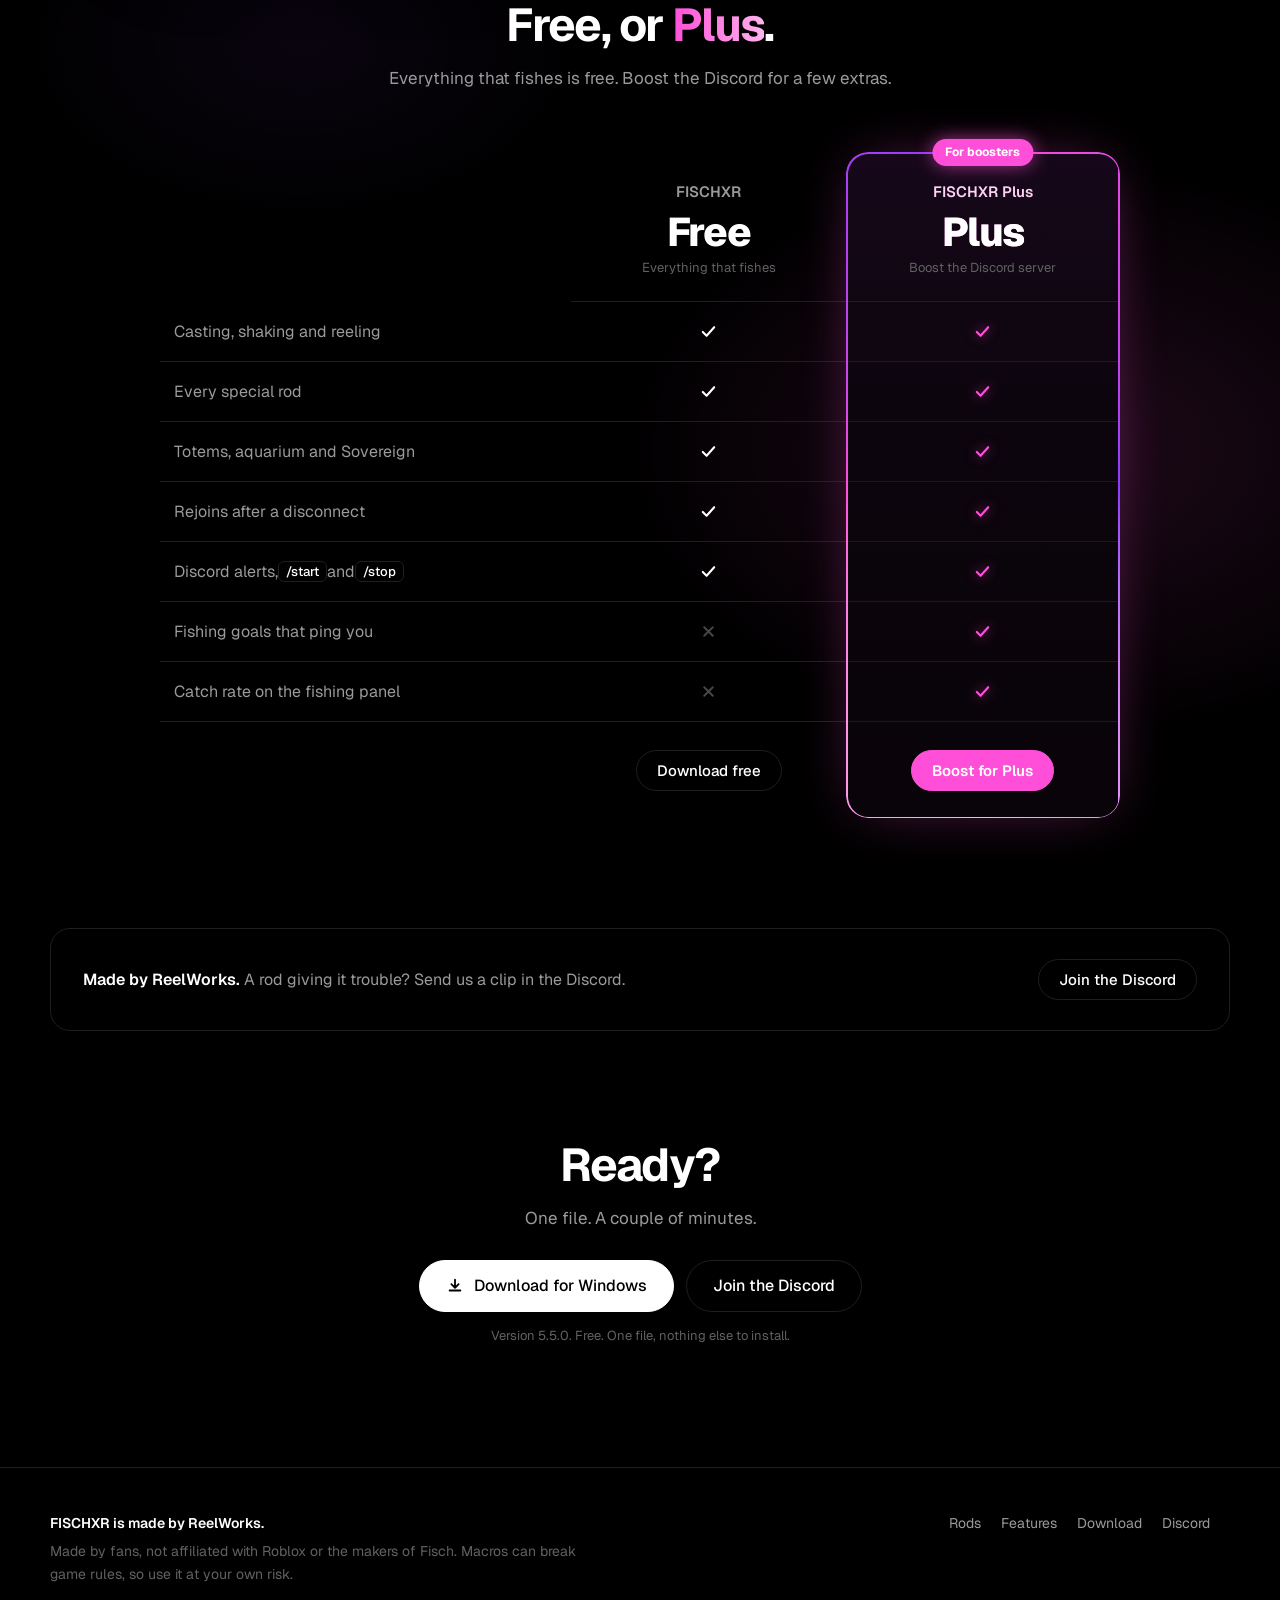
==== commit 884e9d6d: "v2" ====
--- a/index.html
+++ b/index.html
@@ -4,6 +4,7 @@
 <meta charset="utf-8">
 <meta name="viewport" content="width=device-width, initial-scale=1">
 <meta name="theme-color" content="#000000">
+<meta name="color-scheme" content="dark">
 <title>FISCHXR by ReelWorks, a fishing macro for Fisch</title>
 <meta name="description" content="FISCHXR fishes Fisch for you, special rods included. Made by ReelWorks. Free.">
 <meta property="og:site_name" content="FISCHXR by ReelWorks">
@@ -17,15 +18,18 @@
 <link rel="stylesheet" href="assets/site.css">
 </head>
 <body>
+<a class="skip" href="#main">Skip to content</a>
 <div class="progress" aria-hidden="true"></div>
 <div class="bar">
   <div class="wrap">
     <a class="brand" href="index.html"><img src="assets/logo.png" alt=""><span><b>FISCHXR</b> <small>by ReelWorks</small></span></a>
-    <nav aria-label="Pages"><a href="index.html" aria-current="page">Home</a><a href="rods.html">Rods</a><a href="features.html">Features</a><a href="changelog.html">Changelog</a><a href="download.html">Download</a></nav>
-    <div class="acts"><a class="quiet" href="https://discord.gg/ERkjTTYG4B">Discord</a><a class="btn white" href="download.html">Download</a></div>
+    <nav aria-label="Pages"><a href="index.html" aria-current="page">Home</a><a href="rods.html">Rods</a><a href="features.html">Features</a><a href="changelog.html">Changelog</a><a href="about.html">About</a><a href="download.html">Download</a></nav>
+    <div class="acts"><a class="quiet" href="https://discord.gg/ERkjTTYG4B">Discord</a><a class="btn white" href="download.html">Download</a>
+      <button class="menu-btn" type="button" aria-label="Menu" aria-expanded="false" aria-controls="mnav"><span></span><span></span></button></div>
   </div>
 </div>
-<main>
+<nav class="mnav" id="mnav" aria-label="Pages"><a href="index.html" aria-current="page">Home</a><a href="rods.html">Rods</a><a href="features.html">Features</a><a href="changelog.html">Changelog</a><a href="about.html">About</a><a href="download.html">Download</a><a href="https://discord.gg/ERkjTTYG4B">Discord</a></nav>
+<main id="main">
 
 <div class="wrap">
   <div class="top">
@@ -37,7 +41,7 @@
         <a class="btn white big" href="https://fischxr-api.exoartar.workers.dev/download" download><svg viewBox="0 0 20 20" aria-hidden="true"><path d="M10 3v9m0 0l-4-4m4 4l4-4M4 15h12" fill="none" stroke="currentColor" stroke-width="2" stroke-linecap="round" stroke-linejoin="round"/></svg>Download for Windows</a>
         <a class="btn ghost big" href="https://discord.gg/ERkjTTYG4B">Join the Discord</a>
       </div>
-      <p class="fine">Version 5.4.9. Free. One file, nothing else to install.</p>
+      <p class="fine">Version 5.5.0. Free. One file, nothing else to install.</p>
     </div>
     <div class="live" aria-label="A live example of the bar following the fish">
       <div class="head"><span><span class="dot"></span><b>Reeling</b><span class="rod-now" id="rodnow">Standard rod</span></span><span id="caught">0 caught</span></div>
@@ -109,12 +113,12 @@
   <section id="plus" class="centered reveal plus-sec">
     <h2>Free, or <span class="pink">Plus</span>.</h2>
     <p class="sub">Everything that fishes is free. Boost the Discord for a few extras.</p>
-    <div class="chart" role="group" aria-label="FISCHXR and FISCHXR Plus compared">
+    <div class="chart-scroll"><div class="chart" role="group" aria-label="FISCHXR and FISCHXR Plus compared">
       <div class="col lbl"><div class="cell head"></div><div class="cell">Casting, shaking and reeling</div><div class="cell">Every special rod</div><div class="cell">Totems, aquarium and Sovereign</div><div class="cell">Rejoins after a disconnect</div><div class="cell">Discord alerts, <kbd>/start</kbd> and <kbd>/stop</kbd></div><div class="cell">Fishing goals that ping you</div><div class="cell">Catch rate on the fishing panel</div><div class="cell foot"></div></div>
       <div class="col"><div class="cell head"><span class="name">FISCHXR</span><span class="price">Free</span><span class="small">Everything that fishes</span></div><div class="cell"><svg viewBox="0 0 20 20" aria-label="Yes"><path d="M4 10.5l4 4 8-9" fill="none" stroke="currentColor" stroke-width="2.2" stroke-linecap="round" stroke-linejoin="round"/></svg><span class="sr">Included</span></div><div class="cell"><svg viewBox="0 0 20 20" aria-label="Yes"><path d="M4 10.5l4 4 8-9" fill="none" stroke="currentColor" stroke-width="2.2" stroke-linecap="round" stroke-linejoin="round"/></svg><span class="sr">Included</span></div><div class="cell"><svg viewBox="0 0 20 20" aria-label="Yes"><path d="M4 10.5l4 4 8-9" fill="none" stroke="currentColor" stroke-width="2.2" stroke-linecap="round" stroke-linejoin="round"/></svg><span class="sr">Included</span></div><div class="cell"><svg viewBox="0 0 20 20" aria-label="Yes"><path d="M4 10.5l4 4 8-9" fill="none" stroke="currentColor" stroke-width="2.2" stroke-linecap="round" stroke-linejoin="round"/></svg><span class="sr">Included</span></div><div class="cell"><svg viewBox="0 0 20 20" aria-label="Yes"><path d="M4 10.5l4 4 8-9" fill="none" stroke="currentColor" stroke-width="2.2" stroke-linecap="round" stroke-linejoin="round"/></svg><span class="sr">Included</span></div><div class="cell"><svg class="no" viewBox="0 0 20 20" aria-label="No"><path d="M5.5 5.5l9 9m0-9l-9 9" fill="none" stroke="currentColor" stroke-width="2" stroke-linecap="round"/></svg><span class="sr">Not included</span></div><div class="cell"><svg class="no" viewBox="0 0 20 20" aria-label="No"><path d="M5.5 5.5l9 9m0-9l-9 9" fill="none" stroke="currentColor" stroke-width="2" stroke-linecap="round"/></svg><span class="sr">Not included</span></div><div class="cell foot"><a class="btn ghost" href="https://fischxr-api.exoartar.workers.dev/download" download>Download free</a></div></div>
       <div class="col plus"><span class="badge">For boosters</span><i class="sp"></i><i class="sp"></i><i class="sp"></i><i class="sp"></i><i class="sp"></i>
         <div class="cell head"><span class="name">FISCHXR Plus</span><span class="price pink">Plus</span><span class="small">Boost the Discord server</span></div><div class="cell"><svg viewBox="0 0 20 20" aria-label="Yes"><path d="M4 10.5l4 4 8-9" fill="none" stroke="currentColor" stroke-width="2.2" stroke-linecap="round" stroke-linejoin="round"/></svg><span class="sr">Included</span></div><div class="cell"><svg viewBox="0 0 20 20" aria-label="Yes"><path d="M4 10.5l4 4 8-9" fill="none" stroke="currentColor" stroke-width="2.2" stroke-linecap="round" stroke-linejoin="round"/></svg><span class="sr">Included</span></div><div class="cell"><svg viewBox="0 0 20 20" aria-label="Yes"><path d="M4 10.5l4 4 8-9" fill="none" stroke="currentColor" stroke-width="2.2" stroke-linecap="round" stroke-linejoin="round"/></svg><span class="sr">Included</span></div><div class="cell"><svg viewBox="0 0 20 20" aria-label="Yes"><path d="M4 10.5l4 4 8-9" fill="none" stroke="currentColor" stroke-width="2.2" stroke-linecap="round" stroke-linejoin="round"/></svg><span class="sr">Included</span></div><div class="cell"><svg viewBox="0 0 20 20" aria-label="Yes"><path d="M4 10.5l4 4 8-9" fill="none" stroke="currentColor" stroke-width="2.2" stroke-linecap="round" stroke-linejoin="round"/></svg><span class="sr">Included</span></div><div class="cell"><svg viewBox="0 0 20 20" aria-label="Yes"><path d="M4 10.5l4 4 8-9" fill="none" stroke="currentColor" stroke-width="2.2" stroke-linecap="round" stroke-linejoin="round"/></svg><span class="sr">Included</span></div><div class="cell"><svg viewBox="0 0 20 20" aria-label="Yes"><path d="M4 10.5l4 4 8-9" fill="none" stroke="currentColor" stroke-width="2.2" stroke-linecap="round" stroke-linejoin="round"/></svg><span class="sr">Included</span></div><div class="cell foot"><a class="btn pinkb" href="https://discord.gg/ERkjTTYG4B">Boost for Plus</a></div></div>
-    </div>
+    </div></div>
   </section>
 
   <section class="reveal">
@@ -132,7 +136,7 @@
         <a class="btn white big" href="https://fischxr-api.exoartar.workers.dev/download" download><svg viewBox="0 0 20 20" aria-hidden="true"><path d="M10 3v9m0 0l-4-4m4 4l4-4M4 15h12" fill="none" stroke="currentColor" stroke-width="2" stroke-linecap="round" stroke-linejoin="round"/></svg>Download for Windows</a>
         <a class="btn ghost big" href="https://discord.gg/ERkjTTYG4B">Join the Discord</a>
       </div>
-      <p class="fine">Version 5.4.9. Free. One file, nothing else to install.</p>
+      <p class="fine">Version 5.5.0. Free. One file, nothing else to install.</p>
     </div>
   </section>
 </div>
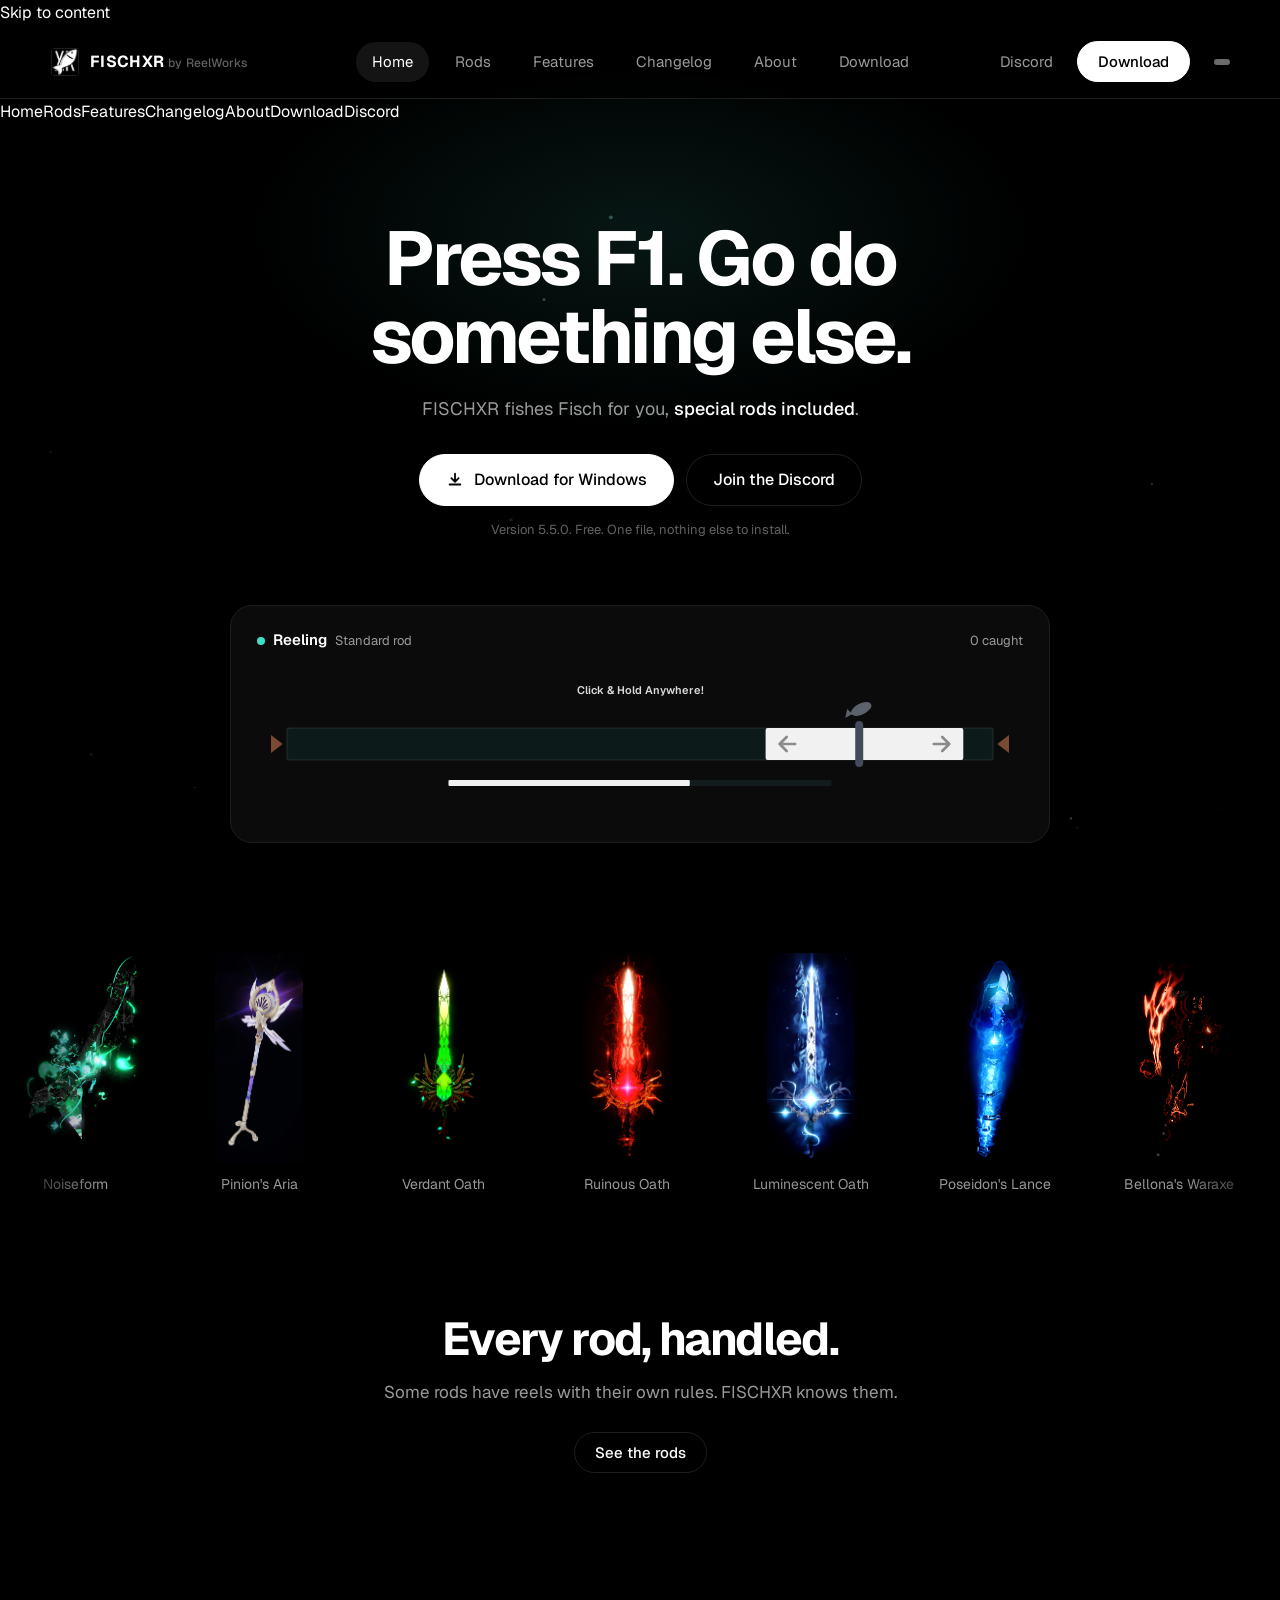
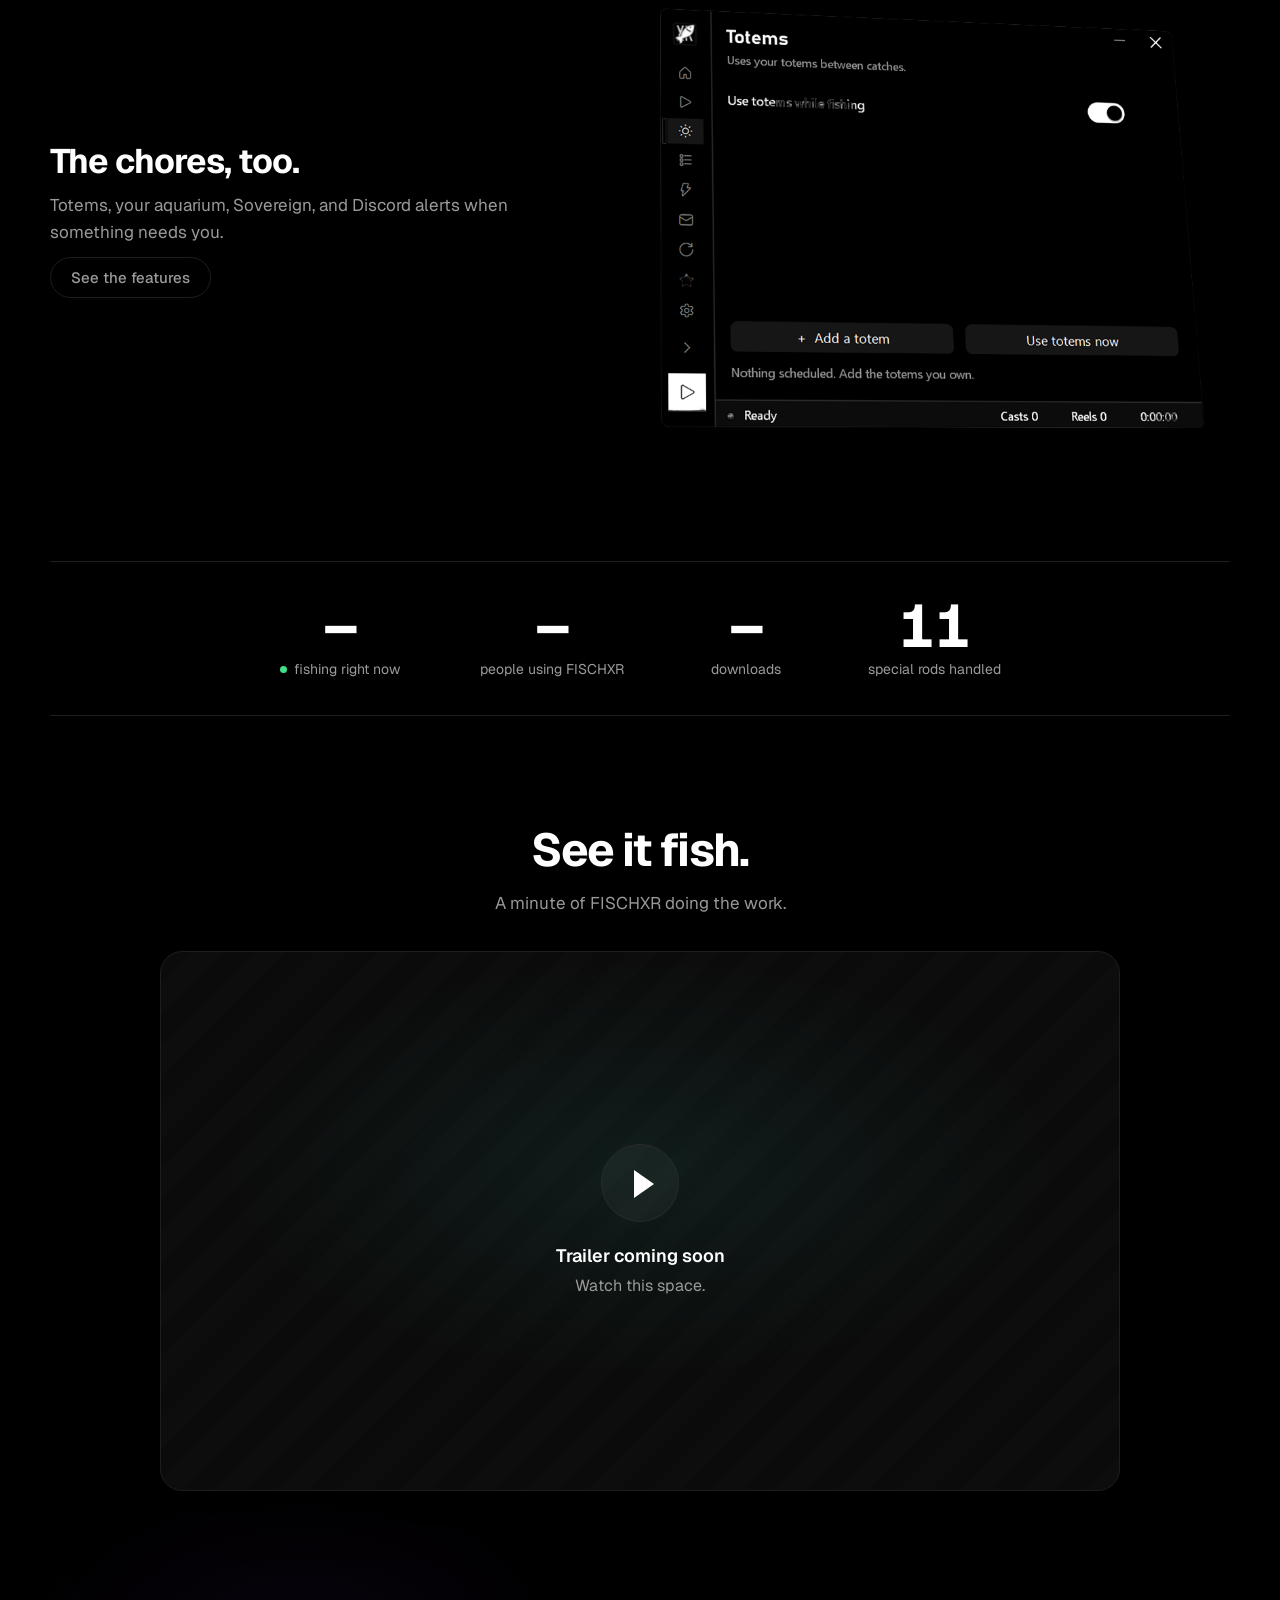
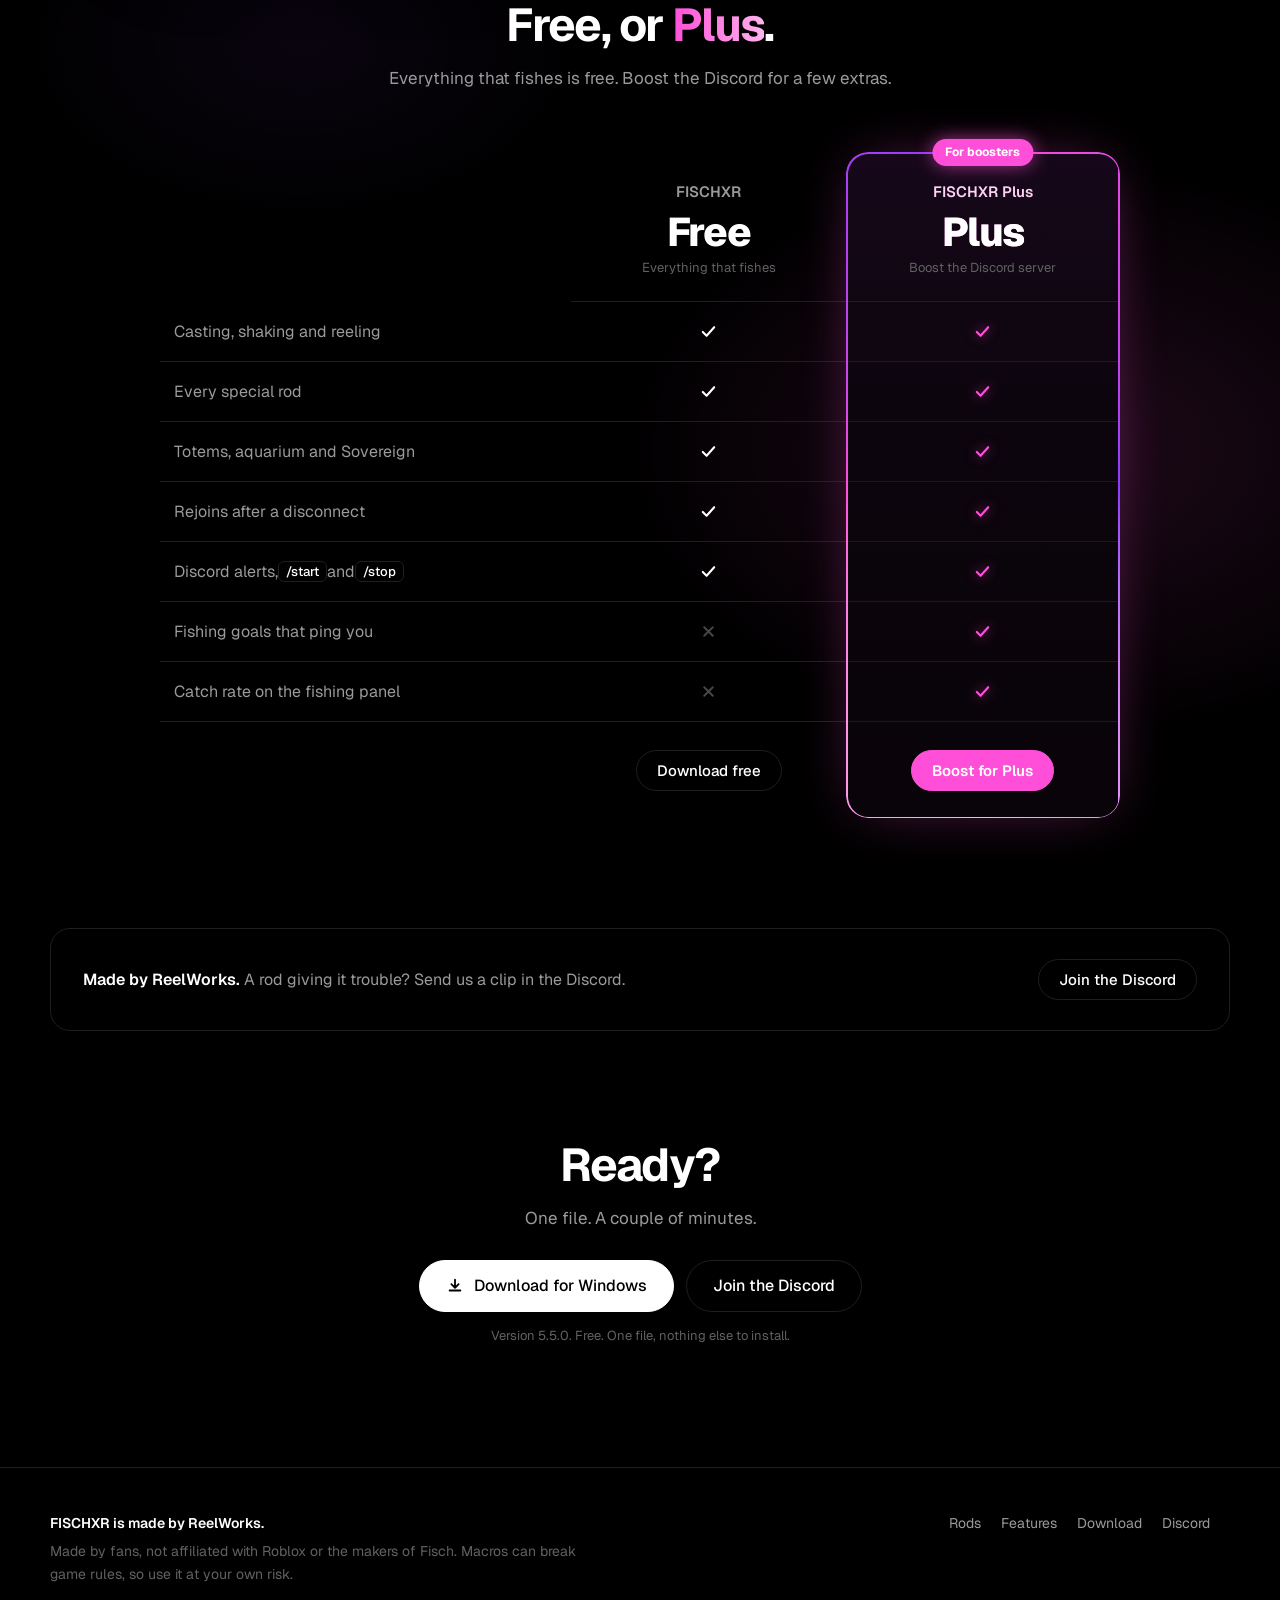
==== commit 36d76b0f: "Add files via upload" ====
--- a/index.html
+++ b/index.html
@@ -15,7 +15,7 @@
 <link rel="preconnect" href="https://fonts.googleapis.com">
 <link rel="preconnect" href="https://fonts.gstatic.com" crossorigin>
 <link href="https://fonts.googleapis.com/css2?family=Geist:wght@300;400;500;600;700;800&display=swap" rel="stylesheet">
-<link rel="stylesheet" href="assets/site.css">
+<link rel="stylesheet" href="assets/site.css?v=b367b976f6">
 </head>
 <body>
 <a class="skip" href="#main">Skip to content</a>
@@ -150,6 +150,6 @@
     <nav aria-label="Footer links"><a href="rods.html">Rods</a><a href="features.html">Features</a><a href="download.html">Download</a><a href="https://discord.gg/ERkjTTYG4B">Discord</a></nav>
   </div>
 </footer>
-<script src="assets/site.js"></script>
+<script src="assets/site.js?v=5b0396bde8"></script>
 </body>
 </html>
